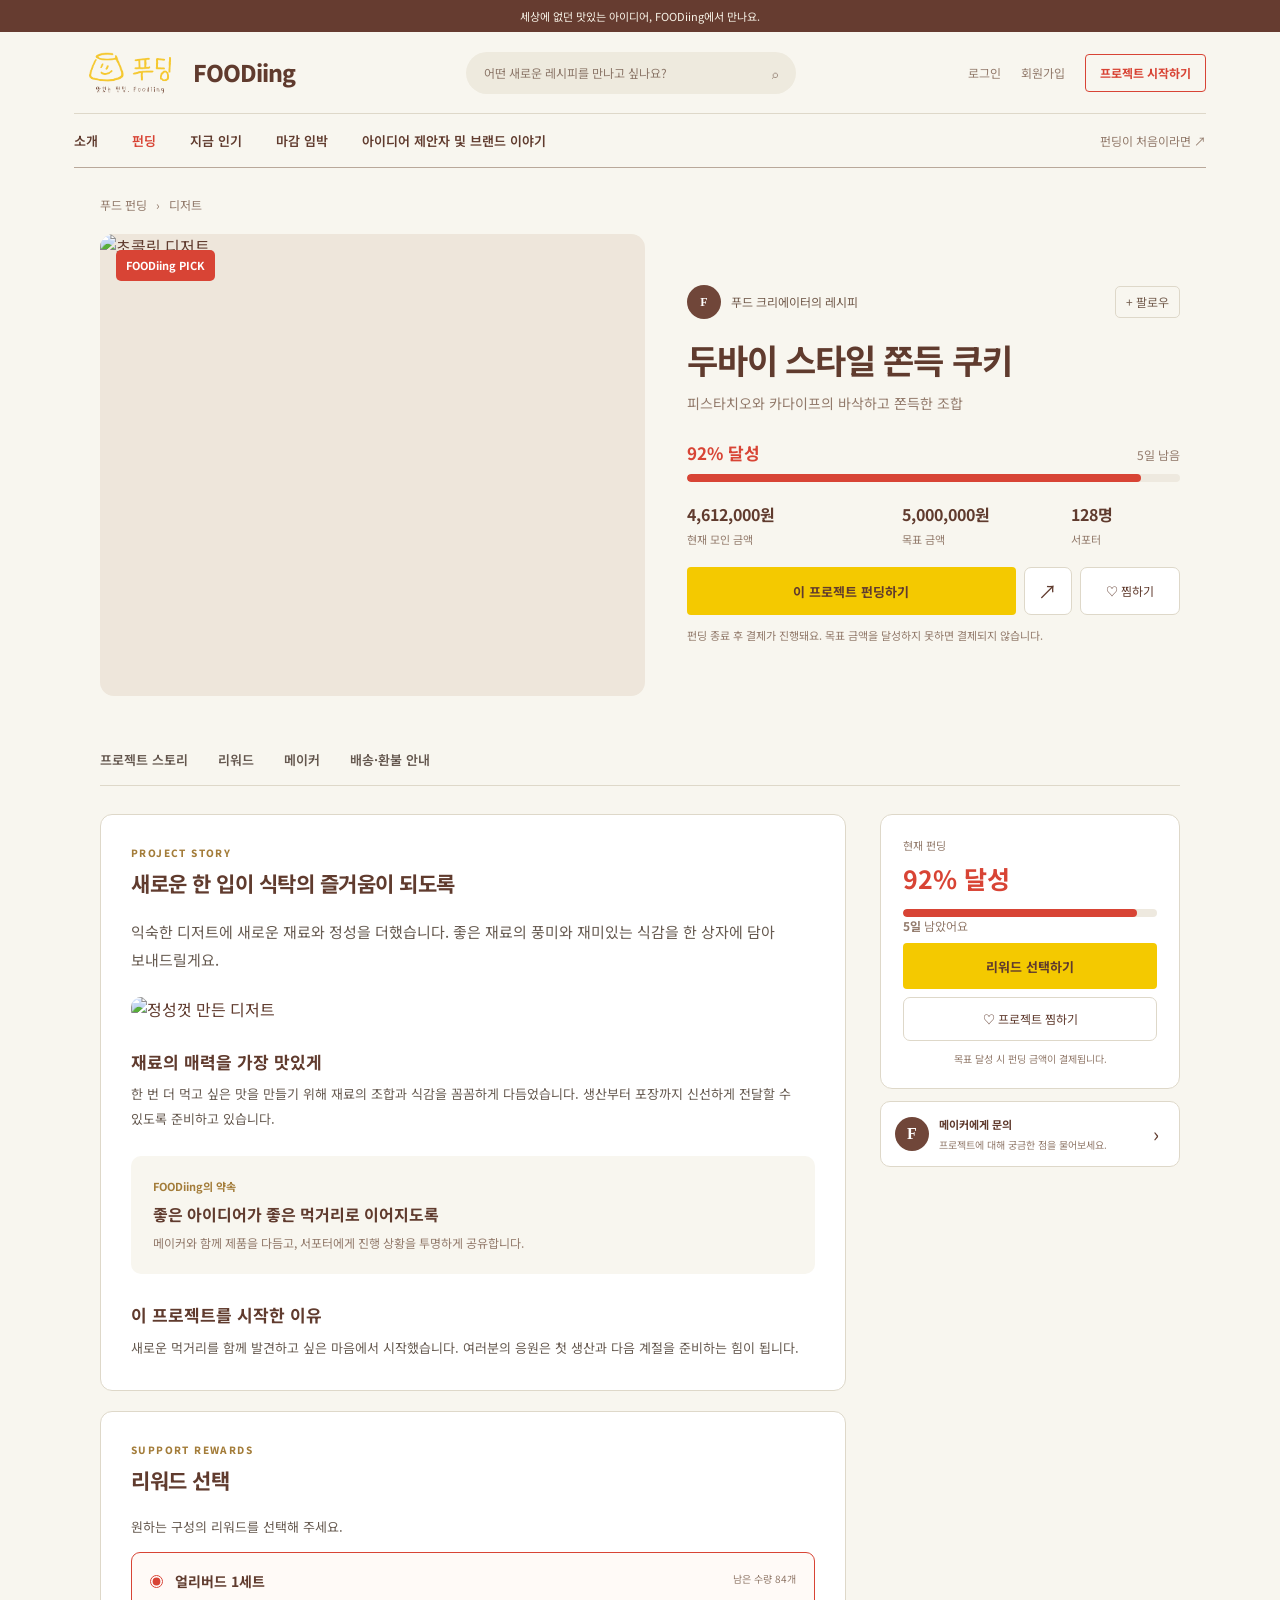
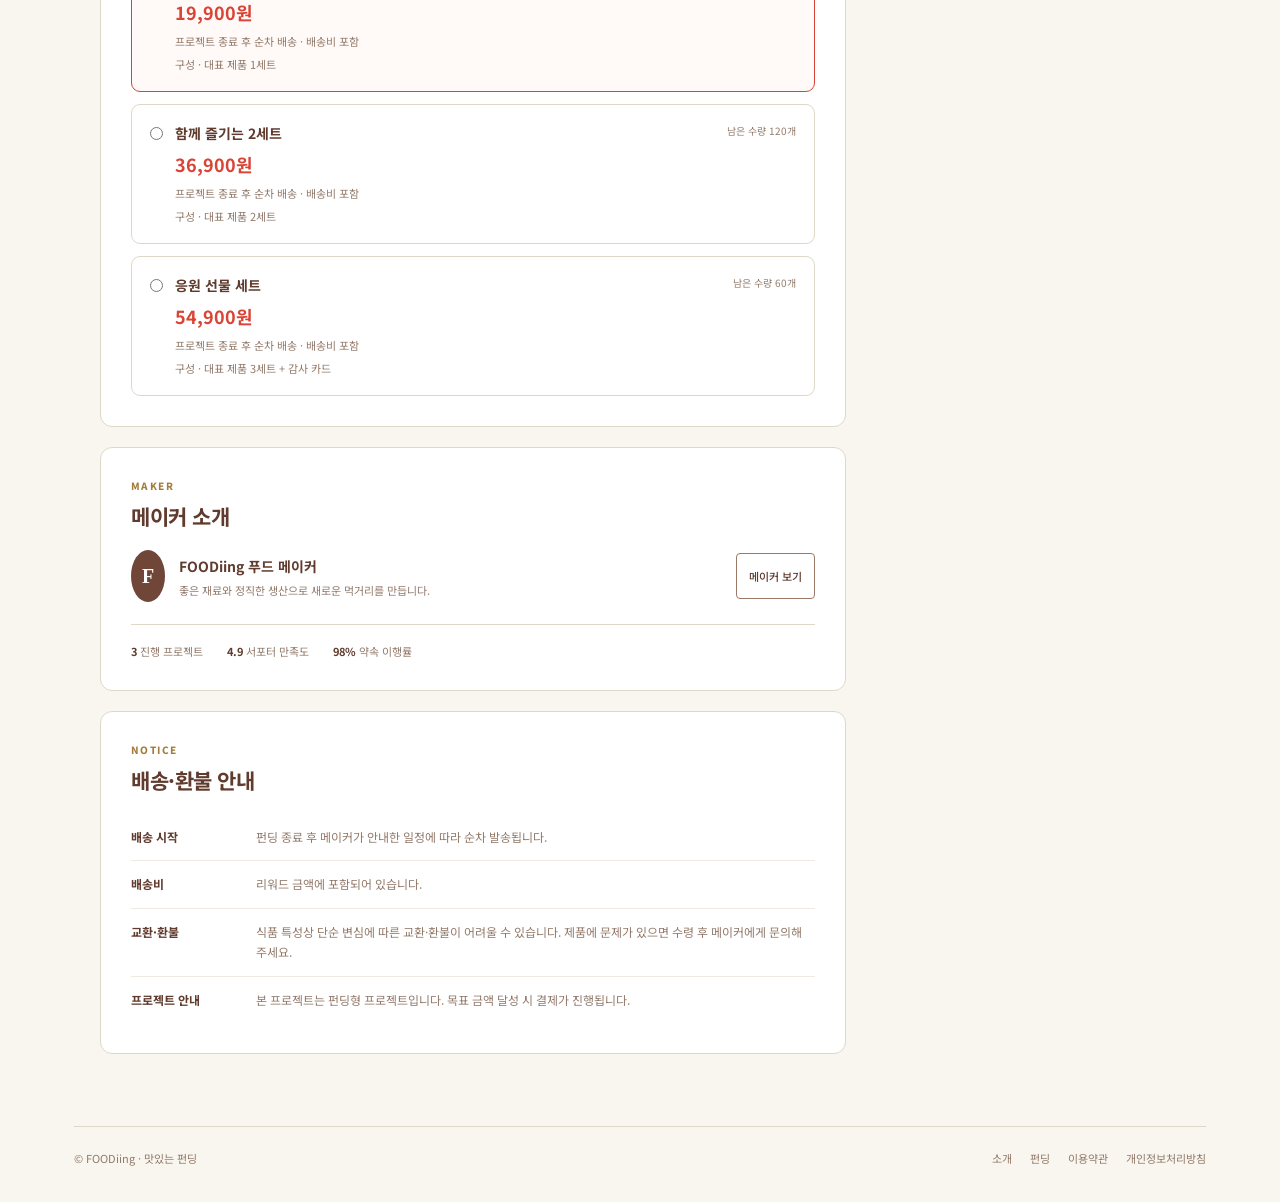
==== funding-detail.html @ c0a2af72 "add detail page" ====
<!doctype html>
<html lang="ko">
<head>
<meta charset="utf-8">
<meta name="viewport" content="width=device-width, initial-scale=1">
<meta name="theme-color" content="#f8f6ef">
<title>프로젝트 상세 | FOODiing</title>
<link rel="preconnect" href="https://fonts.googleapis.com">
<link rel="preconnect" href="https://fonts.gstatic.com" crossorigin>
<link href="https://fonts.googleapis.com/css2?family=Noto+Sans+KR:wght@400;500;600;700;800&display=swap" rel="stylesheet">
<link rel="stylesheet" href="style.css">
</head>
<body>
<div class="announce">세상에 없던 맛있는 아이디어, FOODiing에서 만나요.</div>
<div class="wrap">
<header class="site-header" id="site-header">
  <div class="top">
    <a class="brand" href="index.html"><img src="FOODiing-logo-transparent.png" alt="" width="112" height="56"><span class="brandname">FOODiing</span></a>
    <div class="search" role="search"><span>어떤 새로운 레시피를 만나고 싶나요?</span><span aria-hidden="true">⌕</span></div>
    <div class="actions"><a class="d-only" href="login.html">로그인</a><a class="d-only" href="signup.html">회원가입</a><a class="btn btn-outline" href="project-start.html">프로젝트 시작하기</a><button class="menu-toggle" type="button" aria-expanded="false" aria-controls="site-nav" aria-label="메뉴 열기"><span></span><span></span><span></span></button></div>
  </div>
  <nav class="nav" id="site-nav" aria-label="주요 메뉴">
    <a href="introduction.html">소개</a><a href="funding.html" aria-current="page">펀딩</a><a href="funding.html#projects">지금 인기</a><a href="funding.html#projects">마감 임박</a><a href="introduction.html#story">아이디어 제안자 및 브랜드 이야기</a><a class="nav-aside" href="index.html">펀딩이 처음이라면 ↗</a>
    <div class="nav-extra"><div class="search" role="search"><span>어떤 새로운 레시피를 만나고 싶나요?</span><span aria-hidden="true">⌕</span></div><div class="row"><a class="btn btn-ghost" href="login.html">로그인</a><a class="btn btn-ghost" href="signup.html">회원가입</a></div><a class="btn btn-gold" href="project-start.html">프로젝트 시작하기</a></div>
  </nav>
</header>

<main class="project-detail" id="project-detail">
  <div class="detail-breadcrumb"><a href="funding.html">푸드 펀딩</a><span>›</span><span id="detail-category">디저트</span></div>
  <section class="detail-hero">
    <div class="detail-cover"><img id="detail-image" src="https://images.unsplash.com/photo-1606313564200-e75d5e30476c?auto=format&fit=crop&w=1200&q=90" alt="초콜릿 디저트"><span class="detail-badge" id="detail-badge">FOODiing PICK</span></div>
    <div class="detail-summary">
      <p class="detail-maker"><span class="maker-avatar">F</span><span id="detail-maker">푸드 크리에이터의 레시피</span><span class="maker-follow">+ 팔로우</span></p>
      <h1 id="detail-title">두바이 스타일 쫀득 쿠키</h1>
      <p class="detail-description" id="detail-description">피스타치오와 카다이프의 바삭하고 쫀득한 조합</p>
      <div class="detail-funding"><strong id="detail-funding-text">92% 달성</strong><span id="detail-remaining">5일 남음</span></div>
      <div class="detail-progress"><i id="detail-progress-bar" style="width:92%"></i></div>
      <div class="detail-amounts"><div><strong id="detail-current-amount">4,612,000원</strong><span>현재 모인 금액</span></div><div><strong>5,000,000원</strong><span>목표 금액</span></div><div><strong>128명</strong><span>서포터</span></div></div>
      <div class="detail-cta-row"><button class="btn btn-gold" id="support-button" type="button">이 프로젝트 펀딩하기</button><button class="detail-share" id="share-button" type="button" aria-label="프로젝트 공유">↗</button><button class="detail-like" id="like-button" type="button" aria-pressed="false"><span aria-hidden="true">♡</span> <span id="like-count">찜하기</span></button></div>
      <p class="detail-caption">펀딩 종료 후 결제가 진행돼요. 목표 금액을 달성하지 못하면 결제되지 않습니다.</p>
    </div>
  </section>

  <nav class="detail-tabs" aria-label="프로젝트 상세 메뉴"><a href="#story-section">프로젝트 스토리</a><a href="#reward-section">리워드</a><a href="#maker-section">메이커</a><a href="#shipping-section">배송·환불 안내</a></nav>

  <div class="detail-layout">
    <div class="detail-content">
      <section class="detail-panel" id="story-section">
        <p class="eyebrow">PROJECT STORY</p><h2>새로운 한 입이 식탁의 즐거움이 되도록</h2>
        <p class="story-lead" id="story-lead">익숙한 디저트에 새로운 재료와 정성을 더했습니다. 좋은 재료의 풍미와 재미있는 식감을 한 상자에 담아 보내드릴게요.</p>
        <img class="story-image" id="story-image" src="https://images.unsplash.com/photo-1606313564200-e75d5e30476c?auto=format&fit=crop&w=1200&q=85" alt="정성껏 만든 디저트">
        <h3>재료의 매력을 가장 맛있게</h3><p>한 번 더 먹고 싶은 맛을 만들기 위해 재료의 조합과 식감을 꼼꼼하게 다듬었습니다. 생산부터 포장까지 신선하게 전달할 수 있도록 준비하고 있습니다.</p>
        <div class="story-highlight"><span>FOODiing의 약속</span><strong>좋은 아이디어가 좋은 먹거리로 이어지도록</strong><p>메이커와 함께 제품을 다듬고, 서포터에게 진행 상황을 투명하게 공유합니다.</p></div>
        <h3>이 프로젝트를 시작한 이유</h3><p>새로운 먹거리를 함께 발견하고 싶은 마음에서 시작했습니다. 여러분의 응원은 첫 생산과 다음 계절을 준비하는 힘이 됩니다.</p>
      </section>
      <section class="detail-panel" id="reward-section"><p class="eyebrow">SUPPORT REWARDS</p><h2>리워드 선택</h2><p class="detail-muted">원하는 구성의 리워드를 선택해 주세요.</p>
        <label class="reward-option"><input type="radio" name="reward" value="1" checked><span class="reward-body"><strong>얼리버드 1세트</strong><b>19,900원</b><small>프로젝트 종료 후 순차 배송 · 배송비 포함</small><span>구성 · 대표 제품 1세트</span></span><span class="reward-stock">남은 수량 84개</span></label>
        <label class="reward-option"><input type="radio" name="reward" value="2"><span class="reward-body"><strong>함께 즐기는 2세트</strong><b>36,900원</b><small>프로젝트 종료 후 순차 배송 · 배송비 포함</small><span>구성 · 대표 제품 2세트</span></span><span class="reward-stock">남은 수량 120개</span></label>
        <label class="reward-option"><input type="radio" name="reward" value="3"><span class="reward-body"><strong>응원 선물 세트</strong><b>54,900원</b><small>프로젝트 종료 후 순차 배송 · 배송비 포함</small><span>구성 · 대표 제품 3세트 + 감사 카드</span></span><span class="reward-stock">남은 수량 60개</span></label>
      </section>
      <section class="detail-panel" id="maker-section"><p class="eyebrow">MAKER</p><h2>메이커 소개</h2><div class="maker-profile"><span class="maker-avatar large">F</span><div><strong id="maker-profile-name">FOODiing 푸드 메이커</strong><p>좋은 재료와 정직한 생산으로 새로운 먹거리를 만듭니다.</p></div><button class="btn btn-ghost" type="button">메이커 보기</button></div><div class="maker-stats"><span><b>3</b> 진행 프로젝트</span><span><b>4.9</b> 서포터 만족도</span><span><b>98%</b> 약속 이행률</span></div></section>
      <section class="detail-panel" id="shipping-section"><p class="eyebrow">NOTICE</p><h2>배송·환불 안내</h2><dl class="notice-list"><div><dt>배송 시작</dt><dd>펀딩 종료 후 메이커가 안내한 일정에 따라 순차 발송됩니다.</dd></div><div><dt>배송비</dt><dd>리워드 금액에 포함되어 있습니다.</dd></div><div><dt>교환·환불</dt><dd>식품 특성상 단순 변심에 따른 교환·환불이 어려울 수 있습니다. 제품에 문제가 있으면 수령 후 메이커에게 문의해 주세요.</dd></div><div><dt>프로젝트 안내</dt><dd>본 프로젝트는 펀딩형 프로젝트입니다. 목표 금액 달성 시 결제가 진행됩니다.</dd></div></dl></section>
    </div>
    <aside class="detail-aside"><div class="aside-card"><span class="aside-label">현재 펀딩</span><strong id="aside-funding">92% 달성</strong><div class="detail-progress"><i style="width:92%"></i></div><p><b id="aside-remaining">5일</b> 남았어요</p><button class="btn btn-gold" type="button" data-support>리워드 선택하기</button><button class="detail-like wide" type="button" data-like>♡ 프로젝트 찜하기</button><small>목표 달성 시 펀딩 금액이 결제됩니다.</small></div><div class="aside-maker"><span class="maker-avatar">F</span><span><b>메이커에게 문의</b><small>프로젝트에 대해 궁금한 점을 물어보세요.</small></span><button type="button" aria-label="문의하기">›</button></div></aside>
  </div>
</main>
<footer class="footer"><span>© FOODiing · 맛있는 펀딩</span><nav aria-label="푸터 메뉴"><a href="introduction.html">소개</a><a href="funding.html">펀딩</a><a href="#">이용약관</a><a href="#">개인정보처리방침</a></nav></footer>
</div>
<div class="mobile-funding-bar"><span><b id="mobile-funding">92%</b><small>달성</small></span><button class="btn btn-gold" type="button" data-support>펀딩하기</button></div>
<script src="script.js"></script>
<script>
const project = JSON.parse(sessionStorage.getItem('foodiing-selected-project') || 'null');
if (project) {
  document.title = `${project.title} | FOODiing`;
  document.querySelector('#detail-title').textContent = project.title;
  document.querySelector('#detail-category').textContent = project.category;
  document.querySelector('#detail-badge').textContent = project.badge || project.category;
  document.querySelector('#detail-description').textContent = project.description;
  document.querySelector('#detail-maker').textContent = project.maker;
  document.querySelector('#detail-image').src = project.image;
  document.querySelector('#detail-image').alt = project.imageAlt || project.title;
  document.querySelector('#story-image').src = project.image;
  document.querySelector('#story-image').alt = project.imageAlt || project.title;
  const percent = Number.parseInt(project.progress, 10) || 0;
  document.querySelector('#detail-progress-bar').style.width = `${Math.min(percent, 100)}%`;
  document.querySelectorAll('.detail-aside .detail-progress i').forEach(bar => bar.style.width = `${Math.min(percent, 100)}%`);
  document.querySelector('#detail-funding-text').textContent = project.fundingText;
  document.querySelector('#aside-funding').textContent = project.fundingText;
  document.querySelector('#detail-remaining').textContent = project.remaining;
  document.querySelector('#aside-remaining').textContent = project.remaining.replace(' 남음', '');
  document.querySelector('#mobile-funding').textContent = `${percent}%`;
  document.querySelector('#story-lead').textContent = `${project.description}. ${project.title}을 더 많은 분과 나누기 위해 준비한 FOODiing 프로젝트입니다.`;
}

function supportProject() {
  document.querySelector('#reward-section').scrollIntoView({ behavior: 'smooth', block: 'start' });
}
document.querySelectorAll('[data-support], #support-button').forEach(button => button.addEventListener('click', supportProject));
document.querySelectorAll('[data-like], #like-button').forEach(button => button.addEventListener('click', () => {
  const pressed = button.getAttribute('aria-pressed') === 'true';
  document.querySelectorAll('[data-like], #like-button').forEach(like => {
    like.setAttribute('aria-pressed', String(!pressed));
    like.innerHTML = !pressed ? '♥ 프로젝트 찜했어요' : '♡ 프로젝트 찜하기';
  });
}));
document.querySelector('#share-button').addEventListener('click', async () => {
  try {
    await navigator.clipboard.writeText(window.location.href);
    document.querySelector('#share-button').textContent = '복사됨';
  } catch (error) {
    window.prompt('프로젝트 링크를 복사해 주세요.', window.location.href);
  }
});
</script>
</body>
</html>
---- style.css ----
/* ==========================================================================
   FOODiing — shared stylesheet
   Breakpoints (desktop-first):
     ≤ 1024px  tablet landscape  — tighter hero / spacing
     ≤  900px  tablet            — hamburger nav, stacked hero, 2-col cards
     ≤  640px  mobile            — single-column forms/cards, full-width buttons
     ≤  400px  small mobile      — 1-col cards, smaller type
   ========================================================================== */

:root {
  --paper: #f8f6ef;
  --cream: #eeeade;
  --card: #fffdf8;
  --ink: #603b2e;
  --soft: #775749;
  --muted: #927a6b;
  --red: #d84435;
  --gold: #f4c900;
  --brown: #663c30;
  --line: #ded8c9;
  --line-strong: #b9a89a;

  --radius: 6px;
  --wrap: 1200px;
  --gutter: clamp(18px, 4vw, 34px);
  --section: clamp(40px, 6vw, 64px);
  --h1: clamp(28px, 3.8vw, 40px);
}

/* ---------- Base ---------- */
*, *::before, *::after { box-sizing: border-box; }
html { -webkit-text-size-adjust: 100%; scroll-behavior: smooth; }
body {
  margin: 0;
  min-height: 100vh;
  display: flex;
  flex-direction: column;
  background: var(--paper);
  color: var(--ink);
  font-family: 'Noto Sans KR', system-ui, -apple-system, 'Apple SD Gothic Neo', 'Malgun Gothic', sans-serif;
  line-height: 1.5;
  word-break: keep-all;
  overflow-wrap: break-word;
}
img { display: block; max-width: 100%; }
a { color: inherit; text-decoration: none; }
button, input, select, textarea { font: inherit; color: inherit; }
button { cursor: pointer; }
h1, h2, h3, p { margin: 0; }
:focus-visible { outline: 2px solid var(--red); outline-offset: 2px; }
[hidden] { display: none !important; }

@media (prefers-reduced-motion: reduce) {
  html { scroll-behavior: auto; }
  * { transition: none !important; animation: none !important; }
}

/* ---------- Layout ---------- */
.wrap {
  width: 100%;
  max-width: var(--wrap);
  margin: 0 auto;
  padding: 0 var(--gutter);
  flex: 1;
  display: flex;
  flex-direction: column;
}
main { flex: 1; }
.eyebrow {
  font-size: 11px;
  letter-spacing: .08em;
  color: var(--red);
}

/* ---------- Buttons ---------- */
.btn {
  display: inline-flex;
  align-items: center;
  justify-content: center;
  gap: 8px;
  min-height: 46px;
  padding: 0 22px;
  border: 1px solid transparent;
  border-radius: 4px;
  font-size: 13px;
  font-weight: 700;
  line-height: 1;
  white-space: nowrap;
  transition: filter .2s, background .2s;
}
.btn-gold { background: var(--gold); color: var(--ink); }
.btn-gold:hover { filter: brightness(.96); }
.btn-ghost { background: transparent; border-color: #9c7867; color: var(--ink); font-weight: 500; }
.btn-ghost:hover { background: rgba(96, 59, 46, .06); }
.btn-outline {
  min-height: 38px;
  padding: 0 14px;
  border-color: var(--red);
  color: var(--red);
  font-size: 12px;
  background: transparent;
}
.btn-outline:hover { background: rgba(216, 68, 53, .06); }
.btn-block { width: 100%; min-height: 48px; }

/* ---------- Announce bar ---------- */
.announce {
  min-height: 32px;
  padding: 6px var(--gutter);
  background: var(--brown);
  color: #f8f4e8;
  text-align: center;
  font-size: 11px;
  line-height: 1.5;
  display: grid;
  place-items: center;
}

/* ---------- Header ---------- */
.top {
  height: 82px;
  display: flex;
  align-items: center;
  justify-content: space-between;
  gap: 24px;
  border-bottom: 1px solid var(--line);
}
.brand { display: flex; align-items: center; flex-shrink: 0; }
.brand img { width: auto; height: 56px; object-fit: contain; }
.brandname {
  margin-left: 7px;
  font-size: 23px;
  line-height: 1;
  font-weight: 800;
  letter-spacing: -1px;
  color: var(--ink);
}
.search {
  flex: 0 1 330px;
  min-width: 0;
  display: flex;
  justify-content: space-between;
  gap: 12px;
  padding: 12px 18px;
  border-radius: 24px;
  background: var(--cream);
  color: #8b7668;
  font-size: 12px;
}
.actions {
  display: flex;
  align-items: center;
  gap: 20px;
  flex-shrink: 0;
  font-size: 12px;
  color: var(--muted);
}
.actions > a:not(.btn) { color: inherit; }
.actions > a:not(.btn):hover { color: var(--ink); }

.menu-toggle {
  display: none;
  width: 42px;
  height: 42px;
  padding: 0;
  margin-right: -8px;
  border: 0;
  background: transparent;
  align-items: center;
  justify-content: center;
  flex-direction: column;
  gap: 5px;
}
.menu-toggle span {
  display: block;
  width: 20px;
  height: 2px;
  border-radius: 2px;
  background: var(--ink);
  transition: transform .2s, opacity .2s;
}
.site-header.is-open .menu-toggle span:nth-child(1) { transform: translateY(7px) rotate(45deg); }
.site-header.is-open .menu-toggle span:nth-child(2) { opacity: 0; }
.site-header.is-open .menu-toggle span:nth-child(3) { transform: translateY(-7px) rotate(-45deg); }

.nav {
  height: 54px;
  display: flex;
  align-items: center;
  gap: 34px;
  border-bottom: 1px solid var(--line-strong);
  font-size: 13px;
  font-weight: 600;
}
.nav a:hover { color: var(--red); }
.nav a[aria-current="page"] { color: var(--red); }
.nav .nav-aside { margin-left: auto; color: var(--muted); font-size: 12px; font-weight: 400; }
.nav-extra { display: none; }

/* ---------- Section heading ---------- */
.section-head {
  display: flex;
  justify-content: space-between;
  align-items: flex-end;
  gap: 8px 20px;
  flex-wrap: wrap;
  margin-bottom: 18px;
}
.section-head h2 { font-size: clamp(20px, 2.4vw, 23px); letter-spacing: -1px; margin-bottom: 5px; }
.section-head p { font-size: 12px; color: var(--muted); }
.more { font-size: 12px; white-space: nowrap; }
.more:hover { color: var(--red); }

/* ---------- Page hero (cream block) / page head (plain) ---------- */
.page-hero {
  margin: clamp(22px, 3vw, 38px) 0;
  padding: clamp(28px, 5vw, 64px) clamp(22px, 5vw, 64px);
  background: var(--cream);
  border-radius: 7px;
}
.page-hero h1 { font-size: var(--h1); line-height: 1.4; letter-spacing: -1.8px; margin: 16px 0 14px; }
.page-hero p { font-size: 14px; line-height: 1.9; color: #806658; }

.page-head { padding: clamp(30px, 5vw, 46px) 0 6px; }
.page-head h1 { font-size: var(--h1); letter-spacing: -1.8px; margin: 12px 0 10px; line-height: 1.3; }
.page-head p { font-size: 13px; color: var(--muted); }

/* ---------- Home hero ---------- */
.hero {
  margin: clamp(22px, 3vw, 32px) 0 14px;
  display: grid;
  grid-template-columns: .86fr 1.14fr;
  min-height: 440px;
  border-radius: 7px;
  overflow: hidden;
}
.hero-copy {
  padding: clamp(28px, 4vw, 44px);
  background: var(--cream);
  display: flex;
  flex-direction: column;
  justify-content: center;
}
.hero-copy .eyebrow { display: flex; align-items: center; gap: 12px; flex-wrap: wrap; }
.hero-copy .eyebrow::after { content: ''; width: 29px; height: 1px; background: #d77c67; }
.hero h1 {
  font-size: var(--h1);
  line-height: 1.32;
  letter-spacing: -2.2px;
  font-weight: 800;
  margin: clamp(24px, 4vw, 45px) 0 14px;
}
.hero p { font-size: 14px; line-height: 1.9; color: var(--soft); }
.stats {
  display: flex;
  flex-wrap: wrap;
  align-items: baseline;
  gap: 6px 18px;
  margin-top: clamp(24px, 3vw, 40px);
  font-size: 12px;
  color: var(--soft);
}
.stats strong { font-size: 22px; color: var(--red); }
.hero .btn { align-self: flex-start; margin-top: 20px; }
.hero-photo {
  position: relative;
  min-height: 440px;
  background: #b8895d url('https://images.unsplash.com/photo-1472396961693-142e6e269027?auto=format&fit=crop&w=1400&q=85') center 48% / cover;
}
.hero-photo::after {
  content: '';
  position: absolute;
  inset: 0;
  background: linear-gradient(0deg, #24130b55, transparent 30%);
}
.hero-photo .tag {
  position: absolute;
  left: 20px;
  top: 20px;
  z-index: 1;
  max-width: calc(100% - 40px);
  padding: 8px 13px;
  border-radius: 20px;
  background: #f8f6efeb;
  font-size: 11px;
}
.hero-photo .caption {
  position: absolute;
  left: 18px;
  right: 18px;
  bottom: 17px;
  z-index: 1;
  color: #fff;
  font-size: 12px;
}
.hero-bottom {
  display: flex;
  align-items: center;
  justify-content: space-between;
  gap: 8px 16px;
  flex-wrap: wrap;
  margin: 17px 0 clamp(24px, 4vw, 38px);
  color: #8b7668;
  font-size: 12px;
}
.slider { display: flex; align-items: center; gap: 14px; }
.slider b { color: var(--ink); }

/* ---------- Category filter row ---------- */
.categories {
  display: grid;
  grid-template-columns: minmax(150px, 200px) repeat(6, 1fr);
  align-items: center;
  gap: 13px;
  margin: 30px 0 clamp(32px, 4vw, 49px);
}
.cat-title strong { display: block; font-size: 19px; letter-spacing: -.7px; }
.cat-title span { font-size: 12px; color: var(--muted); }
.cat {
  display: flex;
  flex-direction: column;
  align-items: center;
  gap: 9px;
  padding: 0;
  border: 0;
  background: transparent;
  font-size: 12px;
  color: var(--soft);
}
.cat .icon {
  width: 62px;
  height: 62px;
  display: grid;
  place-items: center;
  border-radius: 50%;
  background: var(--cream);
  font-size: 24px;
  transition: background .2s, transform .2s;
}
.cat:hover .icon, .cat.active .icon { background: var(--gold); transform: translateY(-2px); }
.cat.active { color: var(--red); font-weight: 700; }

/* ---------- Funding cards ---------- */
.cards {
  display: grid;
  grid-template-columns: repeat(4, 1fr);
  gap: 18px;
  margin-bottom: var(--section);
}
.card { min-width: 0; }
.card-img {
  position: relative;
  aspect-ratio: 13 / 10;
  overflow: hidden;
  border-radius: 5px;
  background: var(--cream);
}
.card-img img {
  width: 100%;
  height: 100%;
  object-fit: cover;
  color: transparent; /* hide alt text if an image fails to load */
  transition: transform .4s;
}
.card:hover .card-img img { transform: scale(1.04); }
.card .badge {
  position: absolute;
  top: 12px;
  left: 12px;
  max-width: calc(100% - 24px);
  padding: 6px 9px;
  border-radius: 3px;
  background: #fff9e9;
  font-size: 11px;
}
.card h3 { font-size: 15px; line-height: 1.5; letter-spacing: -.4px; margin: 13px 0 5px; }
.card .desc { font-size: 12px; color: var(--muted); margin-bottom: 12px; }
.progress { height: 3px; background: #e7e0d4; }
.progress i { display: block; height: 100%; background: var(--red); }
.fundrow { display: flex; justify-content: space-between; gap: 8px; margin-top: 9px; font-size: 12px; }
.fundrow strong { color: var(--red); font-size: 14px; }
.empty {
  grid-column: 1 / -1;
  padding: 48px 20px;
  text-align: center;
  font-size: 13px;
  color: var(--muted);
  background: var(--card);
  border-radius: var(--radius);
}

/* ---------- Story banner ---------- */
.story {
  display: flex;
  align-items: center;
  justify-content: space-between;
  gap: 20px 32px;
  margin-bottom: clamp(36px, 5vw, 55px);
  padding: clamp(26px, 4vw, 38px) clamp(24px, 4vw, 42px);
  background: var(--cream);
  border-radius: var(--radius);
}
.story small { font-size: 11px; color: var(--red); }
.story h2 { font-size: clamp(19px, 2.4vw, 23px); letter-spacing: -1px; margin: 9px 0; }
.story p { font-size: 12px; color: #806658; }

/* ---------- Introduction (index) ---------- */
.page-hero .brand-logo {
  margin: clamp(26px, 4vw, 38px) 0 clamp(22px, 3vw, 30px);
  font-size: clamp(42px, 9vw, 88px);
  font-weight: 800;
  line-height: 1;
  letter-spacing: -.04em;
  color: var(--ink);
}
.brand-logo span { color: var(--red); }
.brand-concept {
  display: grid;
  grid-template-columns: repeat(3, 1fr);
  gap: 14px;
  margin-bottom: clamp(22px, 3vw, 30px);
}
.concept-item {
  padding: 20px 22px;
  background: var(--card);
  border: 1px solid #eee8dc;
  border-radius: 5px;
}
.concept-item strong { display: block; margin-bottom: 8px; font-size: 20px; letter-spacing: -.5px; color: var(--red); }
.page-hero .concept-item p { font-size: 13px; line-height: 1.7; color: var(--soft); }

.section { margin-top: var(--section); }
.section h2 { margin: 12px 0; font-size: clamp(24px, 3.2vw, 32px); line-height: 1.4; letter-spacing: -1.5px; }
.section-intro { margin-top: 14px; font-size: 14px; line-height: 1.9; color: var(--muted); }
.page-hero .section-intro { margin-top: 0; color: #806658; }

.value-grid { display: grid; grid-template-columns: repeat(3, 1fr); gap: 16px; margin-top: 28px; }
.value-card { padding: 28px; background: var(--card); border: 1px solid #eee8dc; border-radius: 5px; }
.value-card .number { font-size: 11px; letter-spacing: .08em; color: var(--red); }
.value-card h3 { margin: 12px 0 10px; font-size: 17px; line-height: 1.5; letter-spacing: -.4px; }
.value-card p { font-size: 13px; line-height: 1.8; color: var(--muted); }

.process {
  list-style: none;
  display: grid;
  grid-template-columns: repeat(5, 1fr);
  gap: 28px;
  margin: 28px 0 0;
  padding: 0;
}
.process-item {
  position: relative;
  padding: 24px 12px;
  text-align: center;
  background: var(--cream);
  border-radius: 5px;
}
.process-item span { display: block; font-size: 24px; font-weight: 800; letter-spacing: -.5px; color: var(--red); }
.process-item small { display: block; margin-top: 8px; font-size: 13px; font-weight: 600; color: var(--ink); }
.process-item:not(:last-child)::after {
  content: '→';
  position: absolute;
  top: 50%;
  left: 100%;
  width: 28px;
  transform: translateY(-50%);
  text-align: center;
  font-size: 13px;
  color: var(--muted);
}

.closing {
  margin: var(--section) 0 clamp(40px, 6vw, 64px);
  padding: clamp(40px, 7vw, 76px) clamp(24px, 5vw, 64px);
  text-align: center;
  background: var(--brown);
  color: #fff7ea;
  border-radius: 7px;
}
.closing .eyebrow { color: var(--gold); }
.closing h2 { margin-top: 14px; font-size: clamp(24px, 3.8vw, 38px); line-height: 1.5; letter-spacing: -1.5px; }
.closing h2 span { color: var(--gold); }

/* ---------- Auth (login / signup) ---------- */
.auth {
  display: grid;
  grid-template-columns: 1fr 1fr;
  width: 100%;
  max-width: 940px;
  min-height: 580px;
  margin: clamp(24px, 4vw, 42px) auto var(--section);
  background: var(--card);
  border: 1px solid #eee8dc;
  border-radius: 8px;
  overflow: hidden;
  box-shadow: 0 12px 40px #5635220b;
}
.visual {
  position: relative;
  overflow: hidden;
  padding: 48px;
  display: flex;
  flex-direction: column;
  justify-content: space-between;
  gap: 28px;
  background: var(--cream);
}
.visual::after {
  content: '✳';
  position: absolute;
  right: -24px;
  bottom: -100px;
  font-size: 280px;
  line-height: 1;
  color: #f4c9003d;
}
.visual > * { position: relative; z-index: 1; }
.kicker { font-size: 11px; letter-spacing: .12em; color: var(--red); }
.visual h1 { font-size: clamp(22px, 2.6vw, 32px); line-height: 1.5; letter-spacing: -1.5px; margin-bottom: 12px; }
.visual p { font-size: 13px; line-height: 1.9; color: #806658; }
.visual .motto { font-size: 12px; color: var(--muted); }

.formside {
  padding: 44px clamp(24px, 6vw, 58px);
  display: flex;
  flex-direction: column;
  justify-content: center;
}
.formside h2 { font-size: 25px; letter-spacing: -1px; margin-bottom: 8px; }
.sub { font-size: 12px; color: var(--muted); margin-bottom: 26px; }

/* ---------- Form controls ---------- */
.field { margin-bottom: 16px; }
.field label { display: block; margin-bottom: 7px; font-size: 12px; font-weight: 600; }
.field input, .field select, .field textarea {
  width: 100%;
  min-height: 46px;
  padding: 0 14px;
  border: 1px solid var(--line);
  border-radius: 4px;
  background: #fffefa;
  font-size: 14px;
  outline: none;
}
.field textarea { min-height: 110px; padding: 12px 14px; resize: vertical; line-height: 1.6; }
.field input:focus, .field select:focus, .field textarea:focus {
  border-color: #9a7561;
  box-shadow: 0 0 0 3px var(--cream);
}
.forgot { display: block; margin: -5px 0 18px; text-align: right; font-size: 12px; color: var(--muted); }
.agree {
  display: flex;
  gap: 9px;
  align-items: flex-start;
  margin: 4px 0 18px;
  font-size: 11px;
  line-height: 1.65;
  color: var(--muted);
}
.agree input { margin: 3px 0 0; accent-color: #89664f; flex-shrink: 0; }
.agree a { color: var(--ink); text-decoration: underline; text-underline-offset: 2px; }
.divider {
  display: flex;
  align-items: center;
  gap: 12px;
  margin: 20px 0;
  font-size: 11px;
  color: #ad9a8d;
}
.divider::before, .divider::after { content: ''; flex: 1; height: 1px; background: var(--line); }
.social {
  width: 100%;
  min-height: 44px;
  border: 1px solid var(--line);
  border-radius: 4px;
  background: #fff;
  font-size: 13px;
}
.switch { margin-top: 22px; text-align: center; font-size: 12px; color: var(--muted); }
.switch a { margin-left: 5px; color: var(--red); font-weight: 700; }
.notice { margin-top: 16px; text-align: center; font-size: 11px; line-height: 1.7; color: #a28d7d; }
.message { min-height: 18px; margin-top: 12px; font-size: 12px; color: var(--red); }

/* ---------- Project start ---------- */
.steps { display: grid; grid-template-columns: repeat(3, 1fr); gap: 16px; margin: 0 0 28px; }
.step { padding: 22px; background: var(--card); border: 1px solid #eee8dc; border-radius: 5px; }
.step b { font-size: 11px; color: var(--red); }
.step h2 { font-size: 16px; margin: 8px 0; }
.step p { font-size: 12px; line-height: 1.7; color: var(--muted); }
.panel {
  width: 100%;
  max-width: 760px;
  margin: 0 auto var(--section);
  padding: clamp(24px, 4vw, 34px);
  background: var(--card);
  border: 1px solid #eee8dc;
  border-radius: var(--radius);
}
.panel h2 { font-size: 20px; margin-bottom: 20px; }
.fields { display: grid; grid-template-columns: 1fr 1fr; gap: 0 14px; }
.fields .full { grid-column: 1 / -1; }
.panel .hint { margin-top: 14px; font-size: 11px; line-height: 1.7; color: var(--muted); }

/* ---------- Footer ---------- */
.footer {
  display: flex;
  justify-content: space-between;
  align-items: center;
  flex-wrap: wrap;
  gap: 8px 24px;
  padding: 23px 0 35px;
  border-top: 1px solid var(--line);
  font-size: 11px;
  color: var(--muted);
}
.footer nav { display: flex; flex-wrap: wrap; gap: 6px 18px; }
.footer a:hover { color: var(--ink); }

/* ==========================================================================
   Responsive
   ========================================================================== */

@media (max-width: 1024px) {
  .hero { min-height: 400px; }
  .hero-photo { min-height: 400px; }
  .cards { gap: 14px; }
  .nav { gap: 26px; }
}

@media (max-width: 1024px) {
  .process { gap: 24px; }
  .process-item:not(:last-child)::after { width: 24px; }
}

@media (max-width: 900px) {
  /* header → hamburger */
  .top { height: 66px; gap: 12px; }
  .brand img { height: 48px; }
  .brandname { font-size: 20px; margin-left: 4px; }
  .top > .search { display: none; }
  .actions { gap: 10px; }
  .actions .d-only { display: none; }
  .menu-toggle { display: inline-flex; }

  .nav {
    display: none;
    height: auto;
    flex-direction: column;
    align-items: stretch;
    gap: 0;
    padding-bottom: 4px;
  }
  .site-header.is-open .nav { display: flex; }
  .nav > a {
    padding: 15px 2px;
    border-bottom: 1px solid var(--line);
    font-size: 14px;
  }
  .nav .nav-aside { margin-left: 0; font-size: 13px; border-bottom: 0; }
  .nav-extra { display: grid; gap: 10px; padding: 14px 0 16px; }
  .nav-extra .search { display: flex; flex: none; }
  .nav-extra .row { display: grid; grid-template-columns: 1fr 1fr; gap: 10px; }
  .nav-extra .btn { min-height: 44px; }
  .nav-extra .btn-ghost { border-color: var(--line-strong); }

  /* home hero stacks */
  .hero { grid-template-columns: 1fr; min-height: 0; }
  .hero-photo { min-height: clamp(240px, 45vw, 340px); }

  /* categories: title row + 6 icons */
  .categories { grid-template-columns: repeat(6, 1fr); gap: 18px 6px; }
  .cat-title { grid-column: 1 / -1; }
  .cat .icon { width: 54px; height: 54px; font-size: 22px; }

  .cards { grid-template-columns: repeat(2, 1fr); gap: 24px 14px; }

  /* auth stacks */
  .auth { grid-template-columns: 1fr; min-height: 0; }
  .visual { padding: 28px 26px; gap: 22px; }
  .visual::after { font-size: 190px; bottom: -85px; }
  .formside { padding: 32px 26px 28px; }
}

@media (max-width: 640px) {
  .br-d { display: none; }

  .hero-copy { padding: 28px 22px; }
  .hero h1 { letter-spacing: -1.6px; }
  .hero .btn { align-self: stretch; }
  .hero-bottom { margin-top: 14px; }

  .categories { grid-template-columns: repeat(3, 1fr); gap: 20px 6px; }

  .steps { grid-template-columns: 1fr; gap: 12px; }
  .step { padding: 18px 20px; }

  .brand-concept, .value-grid { grid-template-columns: 1fr; gap: 12px; }
  .concept-item { padding: 18px 20px; }
  .value-card { padding: 22px; }
  .process { grid-template-columns: 1fr; gap: 10px; }
  .process-item { display: flex; align-items: center; gap: 16px; padding: 16px 20px; text-align: left; }
  .process-item small { margin-top: 0; font-size: 14px; }
  .process-item:not(:last-child)::after { display: none; }

  .story { flex-direction: column; align-items: flex-start; }
  .story .btn { align-self: stretch; }

  .fields { grid-template-columns: 1fr; }
  .fields .full { grid-column: auto; }
  .panel .btn { width: 100%; }

  /* ≥16px avoids the iOS Safari focus-zoom */
  .field input, .field select, .field textarea { font-size: 16px; }

  .footer { padding-bottom: 28px; }
}

@media (max-width: 480px) {
  .actions .btn-outline { display: none; } /* available in the menu instead */
  .announce { font-size: 10px; }
  .cards { gap: 22px 12px; }
  .card h3 { font-size: 14px; letter-spacing: -.3px; }
  .card .badge { top: 8px; left: 8px; padding: 5px 7px; font-size: 10px; }
  .fundrow strong { font-size: 13px; }
}

@media (max-width: 359px) {
  .cards { grid-template-columns: 1fr; }
  .card-img { aspect-ratio: 16 / 10; }
  .hero h1 { font-size: 26px; }
}

/* 5-category row + project type label */
.categories { grid-template-columns: minmax(150px, 200px) repeat(5, 1fr); }
.card .project-type { margin: -6px 0 12px; font-size: 11px; color: var(--red); }
@media (max-width: 900px) { .categories { grid-template-columns: repeat(5, 1fr); } }
@media (max-width: 640px) {
  .categories { grid-template-columns: repeat(5, 1fr); gap: 18px 4px; }
  .cat { font-size: 11px; }
  .cat .icon { width: 46px; height: 46px; font-size: 20px; }
}

/* ---------- Signup (2-step) ---------- */
.hidden { display: none !important; }

.signup-steps { list-style: none; display: flex; gap: 8px; margin: 0 0 24px; padding: 0; }
.signup-step {
  flex: 1;
  display: flex;
  align-items: center;
  gap: 8px;
  padding-top: 10px;
  border-top: 3px solid var(--line);
  font-size: 12px;
  color: var(--muted);
  transition: border-color .2s, color .2s;
}
.signup-step span {
  display: grid;
  place-items: center;
  width: 20px;
  height: 20px;
  border-radius: 50%;
  background: var(--cream);
  font-size: 11px;
  font-weight: 700;
}
.signup-step.active { border-top-color: var(--red); color: var(--ink); font-weight: 700; }
.signup-step.active span { background: var(--red); color: #fff; }

.fieldset { min-width: 0; margin: 0 0 16px; padding: 0; border: 0; }
.fieldset legend { padding: 0; margin-bottom: 8px; font-size: 12px; font-weight: 600; }
.optional { font-weight: 400; color: var(--muted); }

.choice-group { display: flex; flex-wrap: wrap; gap: 8px; }
.choice { position: relative; }
.choice input { position: absolute; inset: 0; width: 100%; height: 100%; margin: 0; opacity: 0; cursor: pointer; }
.choice span {
  display: inline-flex;
  align-items: center;
  min-height: 40px;
  padding: 0 16px;
  border: 1px solid var(--line);
  border-radius: 20px;
  background: #fffefa;
  font-size: 13px;
  transition: background .2s, border-color .2s;
}
.choice:hover span { border-color: #9a7561; }
.choice input:checked + span { background: var(--gold); border-color: var(--gold); font-weight: 700; }
.choice input:focus-visible + span { outline: 2px solid var(--red); outline-offset: 2px; }

/* Maker project setup */
.maker-hero { padding-bottom: 18px; }
.maker-form { max-width: 820px; margin: 0 auto 64px; }
.page-hero.maker-hero { max-width: 820px; margin: clamp(22px, 3vw, 38px) auto 0; border-radius: 7px 7px 0 0; }
.maker-hero + .maker-form { margin-top: 0; border-top: 0; border-radius: 0 0 var(--radius) var(--radius); }
.maker-section { padding: 26px 0; border-bottom: 1px solid var(--line); }
.maker-section:first-child { padding-top: 0; }
.maker-section h2 { margin: 0 0 18px; font-size: 18px; }
.required { color: var(--red); font-size: 11px; font-weight: 700; }
.optional { color: var(--muted); font-size: 11px; font-weight: 500; }
.info-box { display: flex; align-items: flex-start; gap: 12px; padding: 15px; margin-bottom: 14px; border-radius: 10px; background: #f8f6ef; }
.info-icon { display: grid; place-items: center; flex: 0 0 20px; height: 20px; border: 1px solid #a58a70; border-radius: 50%; color: #806658; font-size: 12px; font-weight: 700; }
.info-box strong { font-size: 13px; }
.info-box p { margin: 4px 0 0; color: var(--muted); font-size: 12px; }
.maker-notes { display: grid; gap: 7px; margin: 0 0 22px; padding-left: 20px; color: #665a50; font-size: 12px; line-height: 1.7; }
.maker-notes a, .guide-link { color: #8e4e20; text-decoration: underline; text-underline-offset: 2px; font-weight: 700; }
.amount-field { max-width: 360px; }
.amount-input { display: flex; align-items: center; gap: 12px; }
.amount-input input { flex: 1; }
.amount-input > span { font-size: 14px; }
.amount-preview { margin: 5px 0 0; text-align: right; color: var(--muted); font-size: 12px; }
.country-row { display: flex; align-items: center; gap: 10px; }
.country-row select { flex: 1; }
.flag { font-size: 20px; }
.country-change { color: #806658; font-size: 12px; }
.upload-control { display: flex !important; align-items: center; justify-content: space-between; gap: 12px; min-height: 48px; padding: 10px 14px; border: 1px dashed #c8b9a8; border-radius: 8px; cursor: pointer; }
.upload-control span { color: var(--muted); font-weight: 400; }
.upload-control strong { color: #75513b; }
.visually-hidden { position: absolute; width: 1px; height: 1px; padding: 0; margin: -1px; overflow: hidden; clip: rect(0, 0, 0, 0); white-space: nowrap; border: 0; }
.field-help { margin: -2px 0 10px; color: var(--muted); font-size: 12px; line-height: 1.7; }
.guide-link { display: inline-block; margin: -8px 0 12px; font-size: 12px; }
.check-card, .shipping-card { display: flex; align-items: flex-start; gap: 12px; padding: 15px; border: 1px solid #e3d9ce; border-radius: 10px; cursor: pointer; }
.check-card input, .shipping-card input { flex: 0 0 auto; margin: 3px 0 0; accent-color: var(--red); }
.check-card span, .shipping-card span { display: grid; gap: 6px; }
.check-card strong, .shipping-card strong { font-size: 13px; }
.check-card small, .shipping-card small { color: var(--muted); font-size: 12px; line-height: 1.6; }
.shipping-options { display: grid; grid-template-columns: 1fr 1fr; gap: 10px; }
.shipping-card:has(input:checked) { border-color: var(--gold); background: #fffaf0; }
.maker-submit { padding-top: 24px; text-align: center; }
.maker-submit .btn { min-width: 220px; }
.maker-submit .hint { color: var(--muted); font-size: 11px; }
@media (max-width: 700px) {
  .maker-form { padding: 22px 18px; }
  .shipping-options { grid-template-columns: 1fr; }
}

/* Ingredient costing and suggested funding target */
.ingredient-row { display: grid; grid-template-columns: 1.2fr .8fr .6fr 1fr 35px; gap: 7px; margin-bottom: 10px; }
.ingredient-row input, .ingredient-row select { box-sizing: border-box; width: 100%; min-width: 0; height: 44px; padding: 0 9px; border: 1px solid #e5e2dc; border-radius: 8px; background: #fff; font: inherit; }
.remove-ingredient { border: 0; border-radius: 8px; background: #f8f1ed; color: #cc342f; font-size: 20px; cursor: pointer; }
#add-ingredient { margin-top: 5px; }
.cost-result { margin-top: 25px; padding: 22px; border-radius: 13px; background: #f8f6ef; }
.cost-result-header { display: flex; align-items: center; justify-content: space-between; gap: 10px; margin-bottom: 20px; }
.cost-result-header span { color: #8a7130; font-size: 12px; }
.cost-line { display: flex; justify-content: space-between; gap: 10px; padding: 10px 0; border-bottom: 1px solid #e8e3d9; font-size: 14px; }
.cost-line strong { text-align: right; font-variant-numeric: tabular-nums; }
.cost-line.total { margin-top: 8px; font-weight: 800; }
.recommended-goal { margin-top: 18px; padding: 18px; border-radius: 10px; background: #673b2e; color: #fff; }
.recommended-goal span, .recommended-goal small { display: block; }
.recommended-goal strong { display: block; margin: 12px 0; color: #f1c40a; font-size: 27px; }
.recommended-goal small { color: #eee0d9; line-height: 1.6; }
@media (max-width: 600px) {
  .ingredient-row { grid-template-columns: 1fr 1fr; }
  .remove-ingredient { height: 40px; }
}

/* Funding campaign detail */
.card-clickable { cursor: pointer; }
.card-clickable:focus-visible { outline: 3px solid var(--gold); outline-offset: 5px; border-radius: 12px; }
.project-detail { max-width: 1120px; margin: 0 auto; padding: 28px 20px 72px; }
.detail-breadcrumb { display: flex; gap: 9px; margin-bottom: 20px; color: var(--muted); font-size: 12px; }
.detail-breadcrumb a { color: inherit; text-decoration: none; }
.detail-hero { display: grid; grid-template-columns: 1.05fr .95fr; gap: 42px; align-items: center; }
.detail-cover { position: relative; overflow: hidden; aspect-ratio: 1.18; border-radius: 14px; background: #eee6db; }
.detail-cover img { width: 100%; height: 100%; object-fit: cover; }
.detail-badge { position: absolute; top: 16px; left: 16px; padding: 7px 10px; border-radius: 5px; background: var(--red); color: #fff; font-size: 11px; font-weight: 700; }
.detail-maker { display: flex; align-items: center; gap: 10px; margin: 0 0 18px; color: #725b4c; font-size: 12px; }
.maker-avatar { display: grid; place-items: center; flex: 0 0 34px; height: 34px; border-radius: 50%; background: #704639; color: #fff; font-family: Georgia, serif; font-weight: 700; }
.maker-avatar.large { width: 52px; height: 52px; font-size: 20px; }
.maker-follow { margin-left: auto; padding: 6px 10px; border: 1px solid var(--line); border-radius: 5px; }
.detail-summary h1 { margin: 0 0 10px; font-size: clamp(25px, 3vw, 34px); line-height: 1.35; letter-spacing: -1.2px; }
.detail-description { margin: 0 0 26px; color: var(--muted); font-size: 14px; }
.detail-funding { display: flex; justify-content: space-between; align-items: baseline; margin-bottom: 8px; }
.detail-funding strong { color: var(--red); font-size: 17px; }
.detail-funding span { color: var(--muted); font-size: 12px; }
.detail-progress { height: 8px; overflow: hidden; border-radius: 99px; background: #eee9df; }
.detail-progress i { display: block; height: 100%; border-radius: inherit; background: var(--red); }
.detail-amounts { display: grid; grid-template-columns: 1.3fr 1fr .7fr; gap: 12px; padding: 20px 0; }
.detail-amounts div { display: grid; gap: 5px; }
.detail-amounts strong { font-size: 16px; font-variant-numeric: tabular-nums; }
.detail-amounts span { color: var(--muted); font-size: 11px; }
.detail-cta-row { display: grid; grid-template-columns: 1fr 48px 100px; gap: 8px; }
.detail-cta-row .btn { min-height: 48px; }
.detail-share, .detail-like { border: 1px solid var(--line); border-radius: 7px; background: #fff; color: var(--ink); cursor: pointer; }
.detail-share { font-size: 19px; }
.detail-like { font-size: 12px; }
.detail-like[aria-pressed="true"] { color: var(--red); border-color: #e7b7ad; }
.detail-caption { margin: 12px 0 0; color: var(--muted); font-size: 11px; line-height: 1.6; }
.detail-tabs { position: sticky; z-index: 3; top: 0; display: flex; gap: 30px; margin: 38px 0 28px; padding: 16px 0; border-bottom: 1px solid var(--line); background: #f8f6efed; }
.detail-tabs a { color: #64574e; font-size: 13px; font-weight: 600; text-decoration: none; }
.detail-tabs a:hover { color: var(--red); }
.detail-layout { display: grid; grid-template-columns: minmax(0, 1fr) 300px; gap: 34px; align-items: start; }
.detail-content { display: grid; gap: 20px; }
.detail-panel { scroll-margin-top: 72px; padding: 30px; border: 1px solid var(--line); border-radius: 12px; background: #fff; }
.detail-panel .eyebrow { margin: 0 0 8px; color: #a37c39; font-size: 10px; font-weight: 800; letter-spacing: 1.4px; }
.detail-panel h2 { margin: 0 0 18px; font-size: 21px; letter-spacing: -.5px; }
.detail-panel h3 { margin: 28px 0 8px; font-size: 17px; }
.detail-panel > p:not(.eyebrow) { color: #665a50; font-size: 13px; line-height: 1.9; }
.detail-panel .story-lead { font-size: 15px !important; }
.story-image { display: block; width: 100%; max-height: 520px; margin: 22px 0; border-radius: 10px; object-fit: cover; }
.story-highlight { display: grid; gap: 8px; margin: 24px 0; padding: 22px; border-radius: 10px; background: #f8f6ef; }
.story-highlight span { color: #a37c39; font-size: 11px; font-weight: 700; }
.story-highlight strong { font-size: 16px; }
.story-highlight p { margin: 0; color: var(--muted); font-size: 12px; }
.detail-muted { color: var(--muted); font-size: 12px; }
.reward-option { display: flex; align-items: flex-start; gap: 12px; margin-top: 12px; padding: 18px; border: 1px solid var(--line); border-radius: 9px; cursor: pointer; }
.reward-option:has(input:checked) { border-color: var(--red); background: #fffaf7; }
.reward-option input { margin: 4px 0 0; accent-color: var(--red); }
.reward-body { display: grid; flex: 1; gap: 7px; }
.reward-body strong { font-size: 14px; }
.reward-body b { color: var(--red); font-size: 18px; }
.reward-body small, .reward-body > span { color: var(--muted); font-size: 11px; }
.reward-stock { color: var(--muted); font-size: 10px; white-space: nowrap; }
.maker-profile { display: flex; align-items: center; gap: 14px; }
.maker-profile div { flex: 1; }
.maker-profile strong { font-size: 14px; }
.maker-profile p { margin: 5px 0 0; color: var(--muted); font-size: 11px; }
.maker-profile .btn { padding: 9px 12px; font-size: 11px; }
.maker-stats { display: flex; gap: 24px; margin-top: 22px; padding-top: 18px; border-top: 1px solid var(--line); color: var(--muted); font-size: 11px; }
.maker-stats b { color: var(--ink); }
.notice-list { margin: 0; }
.notice-list div { display: grid; grid-template-columns: 110px 1fr; gap: 15px; padding: 13px 0; border-bottom: 1px solid #eee9e1; font-size: 12px; line-height: 1.7; }
.notice-list div:last-child { border: 0; }
.notice-list dt { font-weight: 700; }
.notice-list dd { margin: 0; color: var(--muted); }
.detail-aside { position: sticky; top: 76px; display: grid; gap: 12px; }
.aside-card { padding: 22px; border: 1px solid var(--line); border-radius: 12px; background: #fff; }
.aside-label { display: block; margin-bottom: 6px; color: var(--muted); font-size: 11px; }
.aside-card > strong { display: block; margin-bottom: 12px; color: var(--red); font-size: 25px; }
.aside-card > p { color: var(--muted); font-size: 12px; }
.aside-card .btn { width: 100%; margin: 8px 0; }
.detail-like.wide { width: 100%; padding: 12px; }
.aside-card > small { display: block; margin-top: 10px; color: var(--muted); font-size: 10px; text-align: center; }
.aside-maker { display: flex; align-items: center; gap: 10px; padding: 14px; border: 1px solid var(--line); border-radius: 10px; background: #fff; }
.aside-maker > span:nth-child(2) { display: grid; flex: 1; gap: 4px; }
.aside-maker b { font-size: 11px; }
.aside-maker small { color: var(--muted); font-size: 10px; }
.aside-maker button { border: 0; background: transparent; font-size: 20px; }
.mobile-funding-bar { display: none; }
@media (max-width: 850px) {
  .detail-hero { grid-template-columns: 1fr 1fr; gap: 24px; }
  .detail-layout { grid-template-columns: minmax(0, 1fr) 260px; gap: 18px; }
  .detail-panel { padding: 22px; }
}
@media (max-width: 680px) {
  .project-detail { padding: 18px 16px 95px; }
  .detail-hero, .detail-layout { grid-template-columns: 1fr; }
  .detail-hero { gap: 20px; }
  .detail-cover { aspect-ratio: 1.15; }
  .detail-summary h1 { font-size: 25px; }
  .detail-aside { display: none; }
  .detail-tabs { top: 0; gap: 0; justify-content: space-between; margin: 28px 0 18px; padding: 14px 0; }
  .detail-tabs a { font-size: 10px; }
  .detail-panel { padding: 20px 16px; }
  .detail-panel h2 { font-size: 19px; }
  .detail-cta-row { grid-template-columns: 1fr 44px; }
  .detail-cta-row .detail-like { grid-column: 1 / -1; padding: 12px; }
  .reward-option { padding: 14px 10px; }
  .reward-stock { font-size: 9px; }
  .mobile-funding-bar { position: fixed; z-index: 5; right: 0; bottom: 0; left: 0; display: flex; align-items: center; justify-content: space-between; padding: 10px 16px calc(10px + env(safe-area-inset-bottom)); border-top: 1px solid var(--line); background: #fff; box-shadow: 0 -4px 18px #0000000c; }
  .mobile-funding-bar > span { display: grid; color: var(--red); font-size: 16px; font-weight: 800; }
  .mobile-funding-bar small { color: var(--muted); font-size: 10px; font-weight: 400; }
  .mobile-funding-bar .btn { min-width: 190px; }
  .maker-profile { flex-wrap: wrap; }
  .maker-profile .btn { margin-left: 66px; }
  .maker-stats { justify-content: space-between; gap: 8px; }
}

.btn-row { display: grid; grid-template-columns: 1fr 2fr; gap: 10px; margin-top: 6px; }
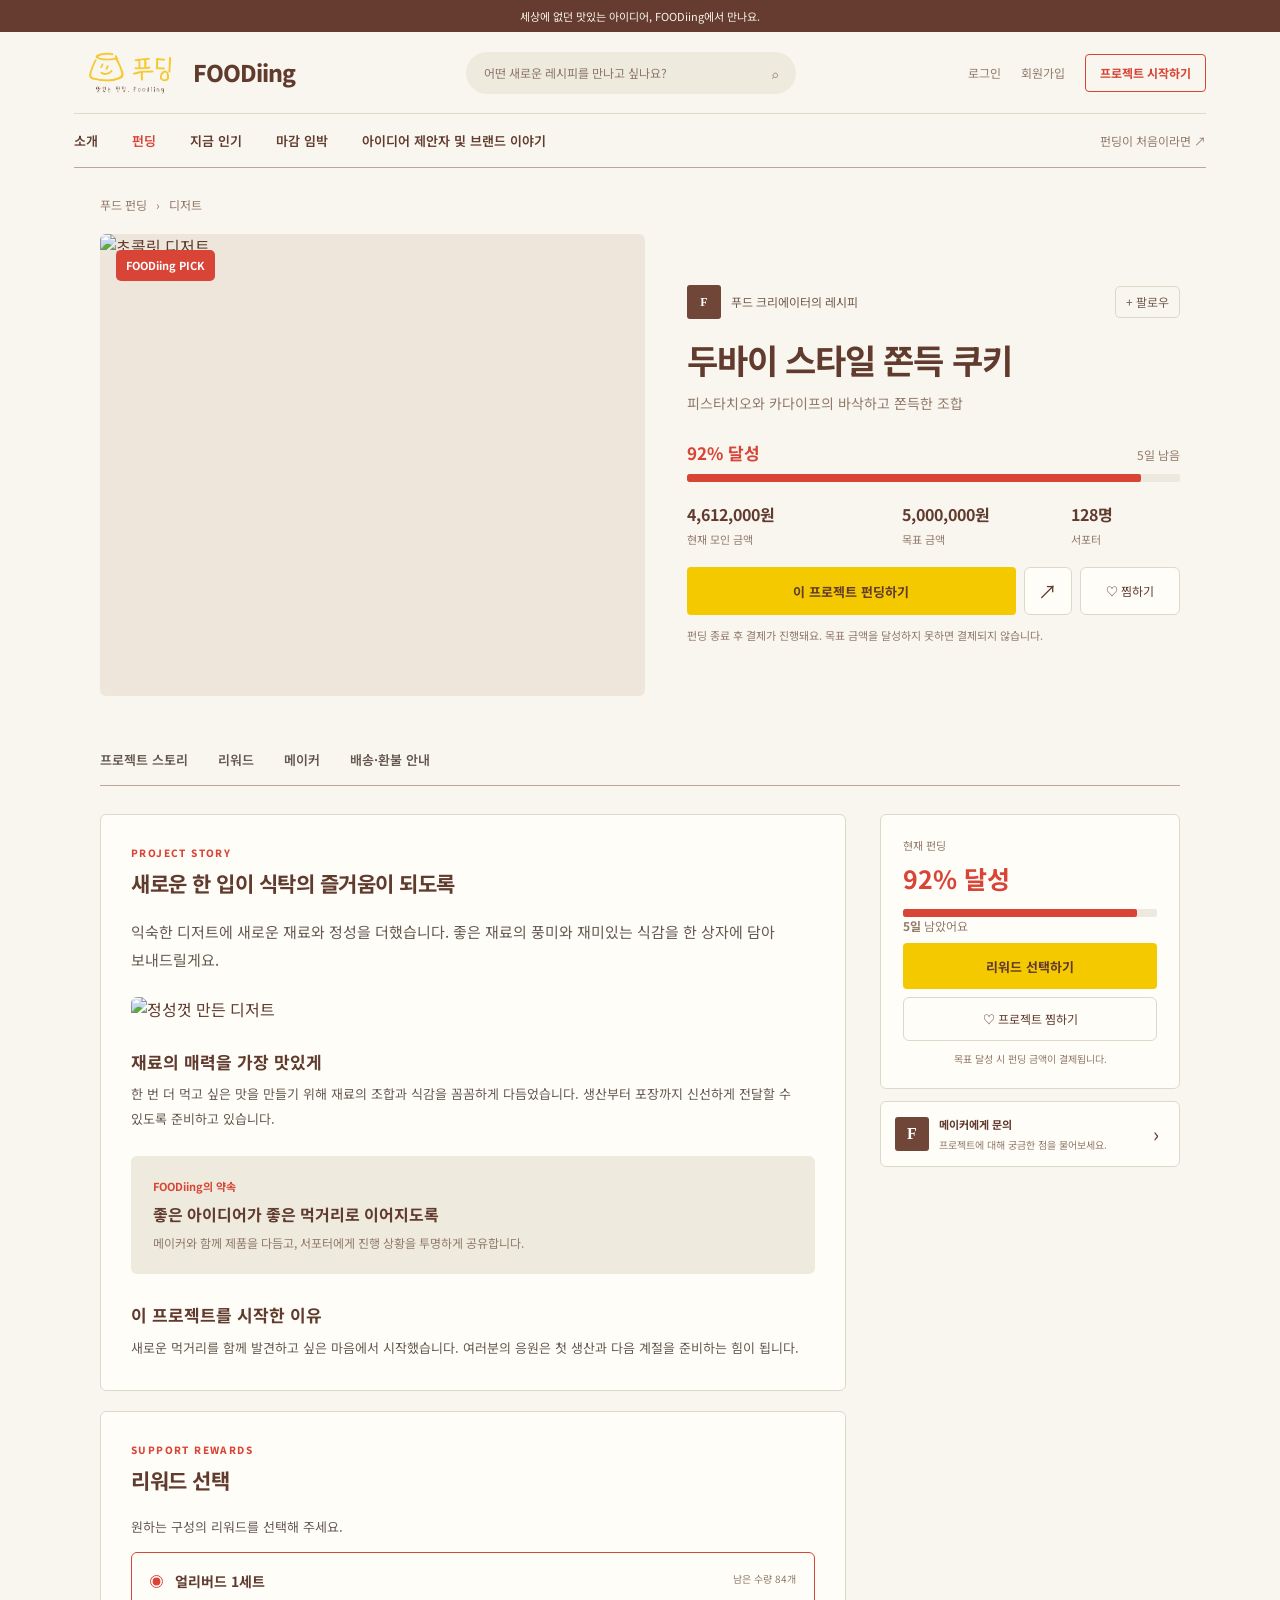
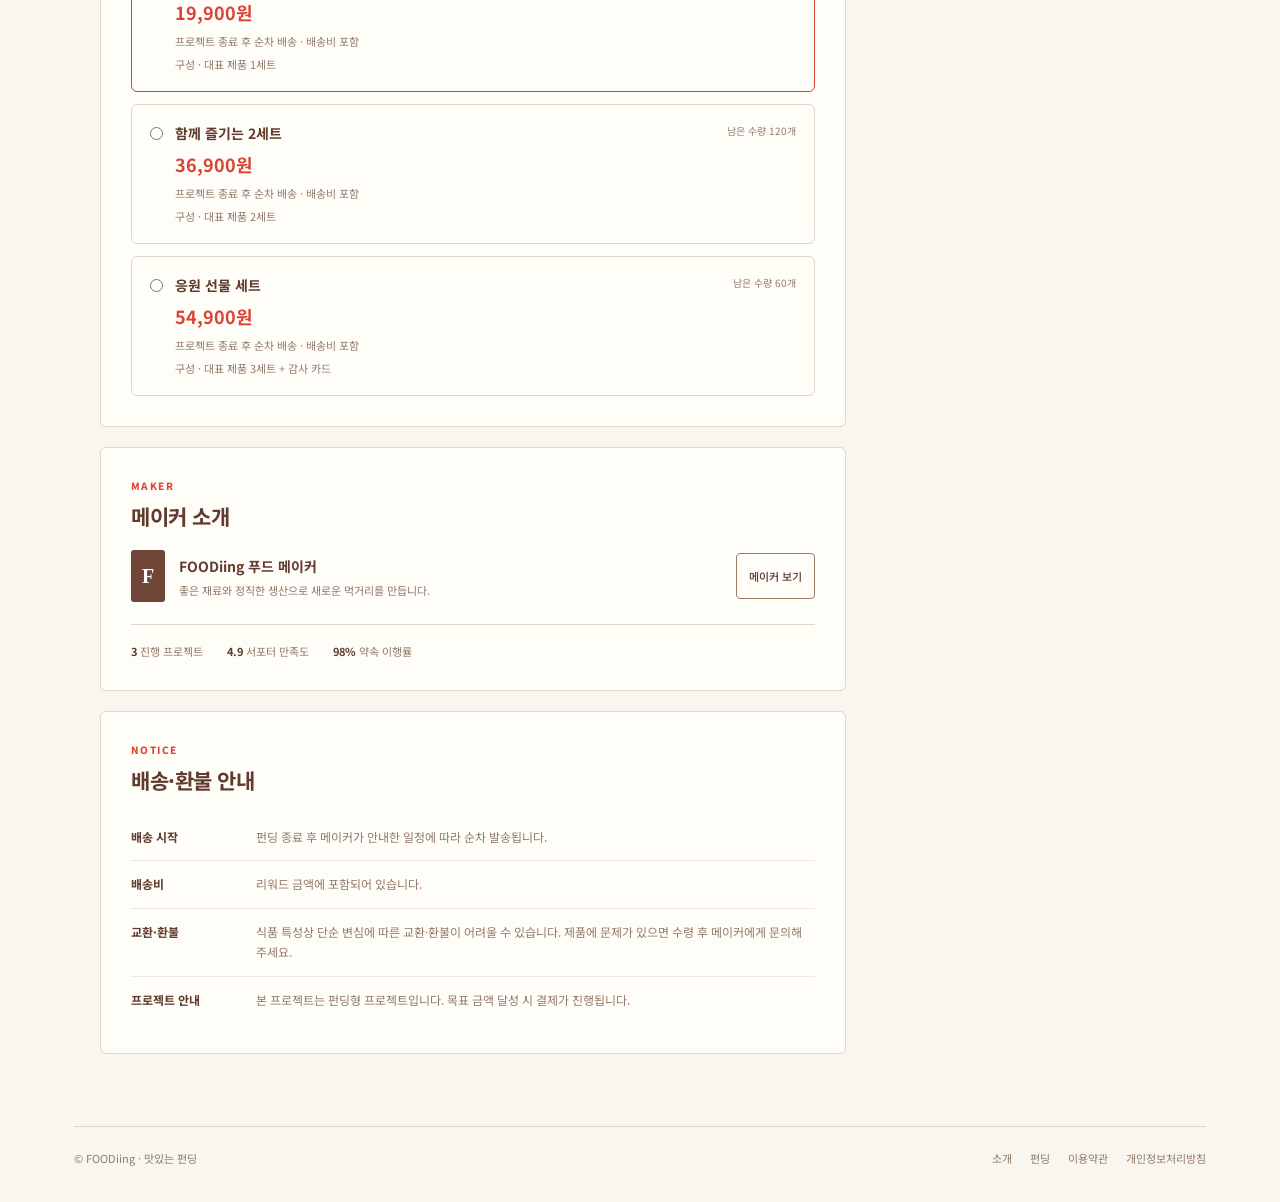
==== commit 52ebb4f6: "demo test flow" ====
--- a/funding-detail.html
+++ b/funding-detail.html
@@ -92,6 +92,68 @@
   document.querySelector('#story-lead').textContent = `${project.description}. ${project.title}을 더 많은 분과 나누기 위해 준비한 FOODiing 프로젝트입니다.`;
 }
 
+// Maker-created demo projects use the same public detail page with locally saved content.
+const makerDemo = new URLSearchParams(window.location.search).get('makerProject') === '1'
+  ? JSON.parse(localStorage.getItem('foodiing-project-maker') || 'null') : null;
+const makerDetail = makerDemo ? JSON.parse(localStorage.getItem('foodiing-project-detail') || 'null') : null;
+if (makerDemo && makerDetail) {
+  document.title = `${makerDetail.title || makerDemo.productName} | FOODiing`;
+  document.querySelector('#detail-title').textContent = makerDetail.title || makerDemo.productName;
+  document.querySelector('#detail-category').textContent = makerDemo.mainCategory || '푸드';
+  document.querySelector('#detail-badge').textContent = makerDemo.mainCategory || 'NEW PROJECT';
+  document.querySelector('#detail-description').textContent = makerDetail.subtitle || makerDetail.description || '';
+  document.querySelector('#detail-maker').textContent = makerDemo.representative || 'FOODiing 메이커';
+  document.querySelector('#maker-profile-name').textContent = makerDemo.representative || 'FOODiing 푸드 메이커';
+  if (makerDetail.images && makerDetail.images.main) {
+    document.querySelector('#detail-image').src = makerDetail.images.main;
+    document.querySelector('#story-image').src = makerDetail.images.main;
+  }
+  document.querySelector('#detail-image').alt = makerDetail.title || makerDemo.productName;
+  document.querySelector('#story-lead').textContent = makerDetail.description || makerDetail.story || makerDetail.subtitle || '';
+  startLiveFunding(makerDemo, makerDetail);
+}
+
+function startLiveFunding(maker, detail) {
+  const won = v => `${Math.round(v).toLocaleString('ko-KR')}원`;
+  const goal = Math.round(maker.goalAmount) || 5000000;
+  const price = Math.round(maker.costs && maker.costs.sellingPrice) || 19900;
+  const rewards = [price, Math.round(price * 1.9 / 100) * 100, Math.round(price * 2.7 / 100) * 100];
+  document.querySelectorAll('.reward-body b').forEach((el, i) => el.textContent = won(rewards[i]));
+  document.querySelectorAll('.detail-amounts strong')[1].textContent = won(goal);
+  const h3 = document.querySelectorAll('#story-section h3');
+  if (detail.difference) h3[0].nextElementSibling.textContent = detail.difference;
+  if (detail.story) h3[1].nextElementSibling.textContent = detail.story;
+  const notice = document.querySelector('.notice-list');
+  [['제품 구성', detail.composition], ['보관·섭취', detail.storage], ['알레르기', detail.caution]].reverse().forEach(([k, v]) => {
+    if (!v) return;
+    const row = document.createElement('div'), dt = document.createElement('dt'), dd = document.createElement('dd');
+    dt.textContent = k; dd.textContent = v; row.append(dt, dd); notice.prepend(row);
+  });
+  const text = (id, v) => document.querySelector(id).textContent = v;
+  const bars = document.querySelectorAll('#detail-progress-bar, .detail-aside .detail-progress i');
+  const render = (pct) => {
+    const amount = pct >= 100 ? goal : Math.round(goal * pct / 100 / 100) * 100;
+    const label = `${Math.floor(pct)}% 달성`;
+    bars.forEach(bar => { bar.style.transition = 'width .6s ease'; bar.style.width = `${pct}%`; });
+    text('#detail-funding-text', label); text('#aside-funding', label); text('#mobile-funding', `${Math.floor(pct)}%`);
+    text('#detail-current-amount', won(amount));
+    document.querySelectorAll('.detail-amounts strong')[2].textContent = `${Math.max(1, Math.round(amount / (price * 1.4))).toLocaleString('ko-KR')}명`;
+  };
+  text('#detail-remaining', '실시간 펀딩 진행 중'); text('#aside-remaining', '진행 중');
+  let pct = 0; render(0);
+  const timer = setInterval(() => {
+    pct = Math.min(100, pct + 2 + Math.random() * 4);
+    render(pct);
+    if (pct < 100) return;
+    clearInterval(timer);
+    text('#detail-remaining', '목표 달성'); text('#aside-remaining', '목표 달성');
+    localStorage.setItem('foodiing-funding-done', '1');
+    foodiingToast('펀딩이 100% 달성했습니다.');
+    setTimeout(() => foodiingToast('프로젝트 미팅 협의 페이지로 이동합니다.', '다음 단계'), 2200);
+    setTimeout(() => { location.href = 'project-meeting.html'; }, 4500);
+  }, 900);
+}
+
 function supportProject() {
   document.querySelector('#reward-section').scrollIntoView({ behavior: 'smooth', block: 'start' });
 }
--- a/style.css
+++ b/style.css
@@ -820,6 +820,10 @@
 .upload-control strong { color: #75513b; }
 .visually-hidden { position: absolute; width: 1px; height: 1px; padding: 0; margin: -1px; overflow: hidden; clip: rect(0, 0, 0, 0); white-space: nowrap; border: 0; }
 .field-help { margin: -2px 0 10px; color: var(--muted); font-size: 12px; line-height: 1.7; }
+.notice-box { margin-top: 18px; padding: 18px 20px; border: 1px solid #ead9c6; border-radius: 10px; background: #fffaf2; }
+.notice-title { display: flex; align-items: center; gap: 9px; color: #634332; font-size: 13px; }
+.notice-icon { display: grid; place-items: center; flex: 0 0 20px; height: 20px; border-radius: 50%; background: #9a5138; color: #fff; font-size: 12px; font-weight: 800; }
+.notice-box ul { display: grid; gap: 7px; margin: 13px 0 0; padding-left: 18px; color: #705f52; font-size: 11px; line-height: 1.7; }
 .guide-link { display: inline-block; margin: -8px 0 12px; font-size: 12px; }
 .check-card, .shipping-card { display: flex; align-items: flex-start; gap: 12px; padding: 15px; border: 1px solid #e3d9ce; border-radius: 10px; cursor: pointer; }
 .check-card input, .shipping-card input { flex: 0 0 auto; margin: 3px 0 0; accent-color: var(--red); }
@@ -831,6 +835,20 @@
 .maker-submit { padding-top: 24px; text-align: center; }
 .maker-submit .btn { min-width: 220px; }
 .maker-submit .hint { color: var(--muted); font-size: 11px; }
+.maker-product-info { display: grid; gap: 8px; padding: 16px; border-radius: 9px; background: #f8f6ef; font-size: 12px; line-height: 1.6; }
+.maker-product-info div { display: flex; justify-content: space-between; gap: 12px; }
+.maker-product-info strong { text-align: right; }
+.image-upload-box { padding: 24px 16px; border: 1px dashed #cfc5b8; border-radius: 10px; background: #fcfbf8; text-align: center; }
+.image-upload-box > strong { font-size: 13px; }
+.image-upload-box p { margin: 7px 0 10px; color: var(--muted); font-size: 11px; line-height: 1.6; }
+.image-upload-box input { display: block; max-width: 100%; margin: 0 auto; font-size: 12px; }
+.image-preview-list { display: grid; grid-template-columns: repeat(3, minmax(0, 1fr)); gap: 10px; margin-top: 12px; }
+.preview-item { position: relative; overflow: hidden; aspect-ratio: 1; border-radius: 9px; background: #f3f0e9; }
+.preview-item img { width: 100%; height: 100%; object-fit: cover; }
+.preview-item button { position: absolute; top: 6px; right: 6px; display: grid; place-items: center; width: 28px; height: 28px; border: 0; border-radius: 50%; background: #000a; color: #fff; cursor: pointer; }
+.detail-actions { display: flex; justify-content: space-between; gap: 12px; margin: 28px 0 10px; }
+.detail-actions > a, .detail-actions > button { min-height: 48px; padding: 0 22px; border-radius: 8px; display: inline-flex; align-items: center; justify-content: center; font-size: 13px; font-weight: 700; text-decoration: none; cursor: pointer; }
+.project-detail-form > .hint { text-align: center; }
 @media (max-width: 700px) {
   .maker-form { padding: 22px 18px; }
   .shipping-options { grid-template-columns: 1fr; }
@@ -844,6 +862,8 @@
 .cost-result { margin-top: 25px; padding: 22px; border-radius: 13px; background: #f8f6ef; }
 .cost-result-header { display: flex; align-items: center; justify-content: space-between; gap: 10px; margin-bottom: 20px; }
 .cost-result-header span { color: #8a7130; font-size: 12px; }
+.result-item { display: flex; justify-content: space-between; gap: 10px; padding: 13px 0; border-top: 1px solid #e8e3d9; border-bottom: 1px solid #e8e3d9; font-size: 14px; }
+.result-item strong { color: #673b2e; font-variant-numeric: tabular-nums; }
 .cost-line { display: flex; justify-content: space-between; gap: 10px; padding: 10px 0; border-bottom: 1px solid #e8e3d9; font-size: 14px; }
 .cost-line strong { text-align: right; font-variant-numeric: tabular-nums; }
 .cost-line.total { margin-top: 8px; font-weight: 800; }
@@ -854,6 +874,8 @@
 @media (max-width: 600px) {
   .ingredient-row { grid-template-columns: 1fr 1fr; }
   .remove-ingredient { height: 40px; }
+  .image-preview-list { grid-template-columns: repeat(2, minmax(0, 1fr)); }
+  .detail-actions > a, .detail-actions > button { flex: 1; padding: 0 12px; }
 }
 
 /* Funding campaign detail */
@@ -969,3 +991,56 @@
 }
 
 .btn-row { display: grid; grid-template-columns: 1fr 2fr; gap: 10px; margin-top: 6px; }
+
+/* ===== Design unification (maker flow, detail, meeting) — flat, site palette ===== */
+.info-box, .notice-box, .check-card, .shipping-card, .upload-control, .maker-product-info,
+.image-upload-box, .preview-item, .cost-result, .recommended-goal, .detail-cover, .detail-panel,
+.story-image, .story-highlight, .reward-option, .aside-card, .aside-maker, .detail-share, .detail-like,
+.ingredient-row input, .ingredient-row select, .remove-ingredient, .detail-actions > a, .detail-actions > button,
+.demo-card, .meeting-form input, .meeting-form textarea, .demo-caution { border-radius: var(--radius) !important; }
+.maker-avatar, .preview-item button, .info-icon, .notice-icon { border-radius: 3px !important; }
+.detail-progress, .demo-track { border-radius: 2px !important; }
+.demo-track i { border-radius: 0 !important; }
+.info-box, .maker-product-info, .cost-result, .story-highlight, .image-upload-box { background: var(--cream); }
+.notice-box, .demo-caution { background: var(--card); border: 1px solid var(--line); color: var(--soft); }
+.check-card, .shipping-card, .upload-control, .image-upload-box, .reward-option, .detail-panel, .aside-card, .aside-maker,
+.demo-card, .detail-share, .detail-like { border-color: var(--line); background: var(--card); }
+.shipping-card:has(input:checked), .reward-option:has(input:checked) { border-color: var(--red); background: var(--card); }
+.ingredient-row input, .ingredient-row select, .meeting-form input, .meeting-form textarea { border-color: var(--line-strong); background: var(--card); color: var(--ink); }
+.remove-ingredient { background: var(--cream); color: var(--red); }
+.recommended-goal { background: var(--brown); } .recommended-goal strong { color: var(--gold); }
+.result-item { border-color: var(--line); } .result-item strong, .upload-control strong { color: var(--ink); }
+.cost-result-header span, .detail-panel .eyebrow, .story-highlight span, .demo-step { color: var(--red); }
+.detail-tabs { background: var(--paper); border-color: var(--line-strong); }
+.maker-notes a, .guide-link { color: var(--red); }
+.sample-bar { display: flex; align-items: center; justify-content: space-between; gap: 12px; padding: 12px 14px; margin-bottom: 8px; border: 1px dashed var(--line-strong); border-radius: var(--radius); font-size: 12px; color: var(--soft); }
+.sample-bar .btn { min-height: 36px; padding: 0 14px; }
+
+/* meeting page */
+.demo-wrap { max-width: 820px; margin: 34px auto 70px; padding: 0 var(--gutter); }
+.demo-head h1 { margin: 8px 0; font-size: var(--h1); letter-spacing: -1.5px; }
+.demo-head p { font-size: 13px; color: var(--muted); }
+.demo-card { padding: 28px; margin-top: 16px; border: 1px solid var(--line); }
+.demo-card h2 { margin: 6px 0 10px; font-size: 19px; }
+.demo-card p { color: var(--muted); font-size: 13px; line-height: 1.7; }
+.demo-step { display: block; font-size: 11px; font-weight: 800; letter-spacing: 1.2px; }
+.demo-product { display: flex; align-items: center; gap: 16px; }
+.demo-product img { width: 88px; height: 88px; object-fit: cover; border-radius: var(--radius); background: var(--cream); }
+.date-grid { display: grid; grid-template-columns: repeat(3, 1fr); gap: 10px; }
+.meeting-form { display: grid; gap: 16px; margin-top: 18px; }
+.meeting-form label { display: grid; gap: 7px; font-size: 12px; font-weight: 700; }
+.meeting-form input, .meeting-form textarea { width: 100%; padding: 12px; border: 1px solid; font: inherit; font-weight: 400; }
+.meeting-form textarea { min-height: 120px; resize: vertical; }
+.demo-caution { padding: 14px; font-size: 12px; line-height: 1.7; }
+.wait-box { display: flex; align-items: center; gap: 14px; }
+.spinner { width: 22px; height: 22px; border: 3px solid var(--line); border-top-color: var(--red); border-radius: 50%; animation: spin .9s linear infinite; }
+@keyframes spin { to { transform: rotate(360deg); } }
+.confirm-date { display: block; margin: 10px 0; padding: 18px; background: var(--brown); color: var(--gold); font-size: 20px; border-radius: var(--radius); }
+@media (max-width: 600px) { .date-grid { grid-template-columns: 1fr; } .demo-card { padding: 20px; } }
+
+/* toast */
+#toast-box { position: fixed; z-index: 50; top: 16px; right: 16px; display: grid; gap: 8px; width: min(340px, calc(100vw - 32px)); }
+.toast { display: grid; gap: 4px; padding: 14px 16px; border-left: 4px solid var(--gold); border-radius: var(--radius); background: var(--brown); color: #fff; box-shadow: 0 6px 20px #0003; animation: toast-in .3s ease; transition: opacity .4s; }
+.toast b { color: var(--gold); font-size: 11px; letter-spacing: .5px; } .toast span { font-size: 13px; line-height: 1.5; }
+.toast.out { opacity: 0; }
+@keyframes toast-in { from { transform: translateY(-8px); opacity: 0; } }
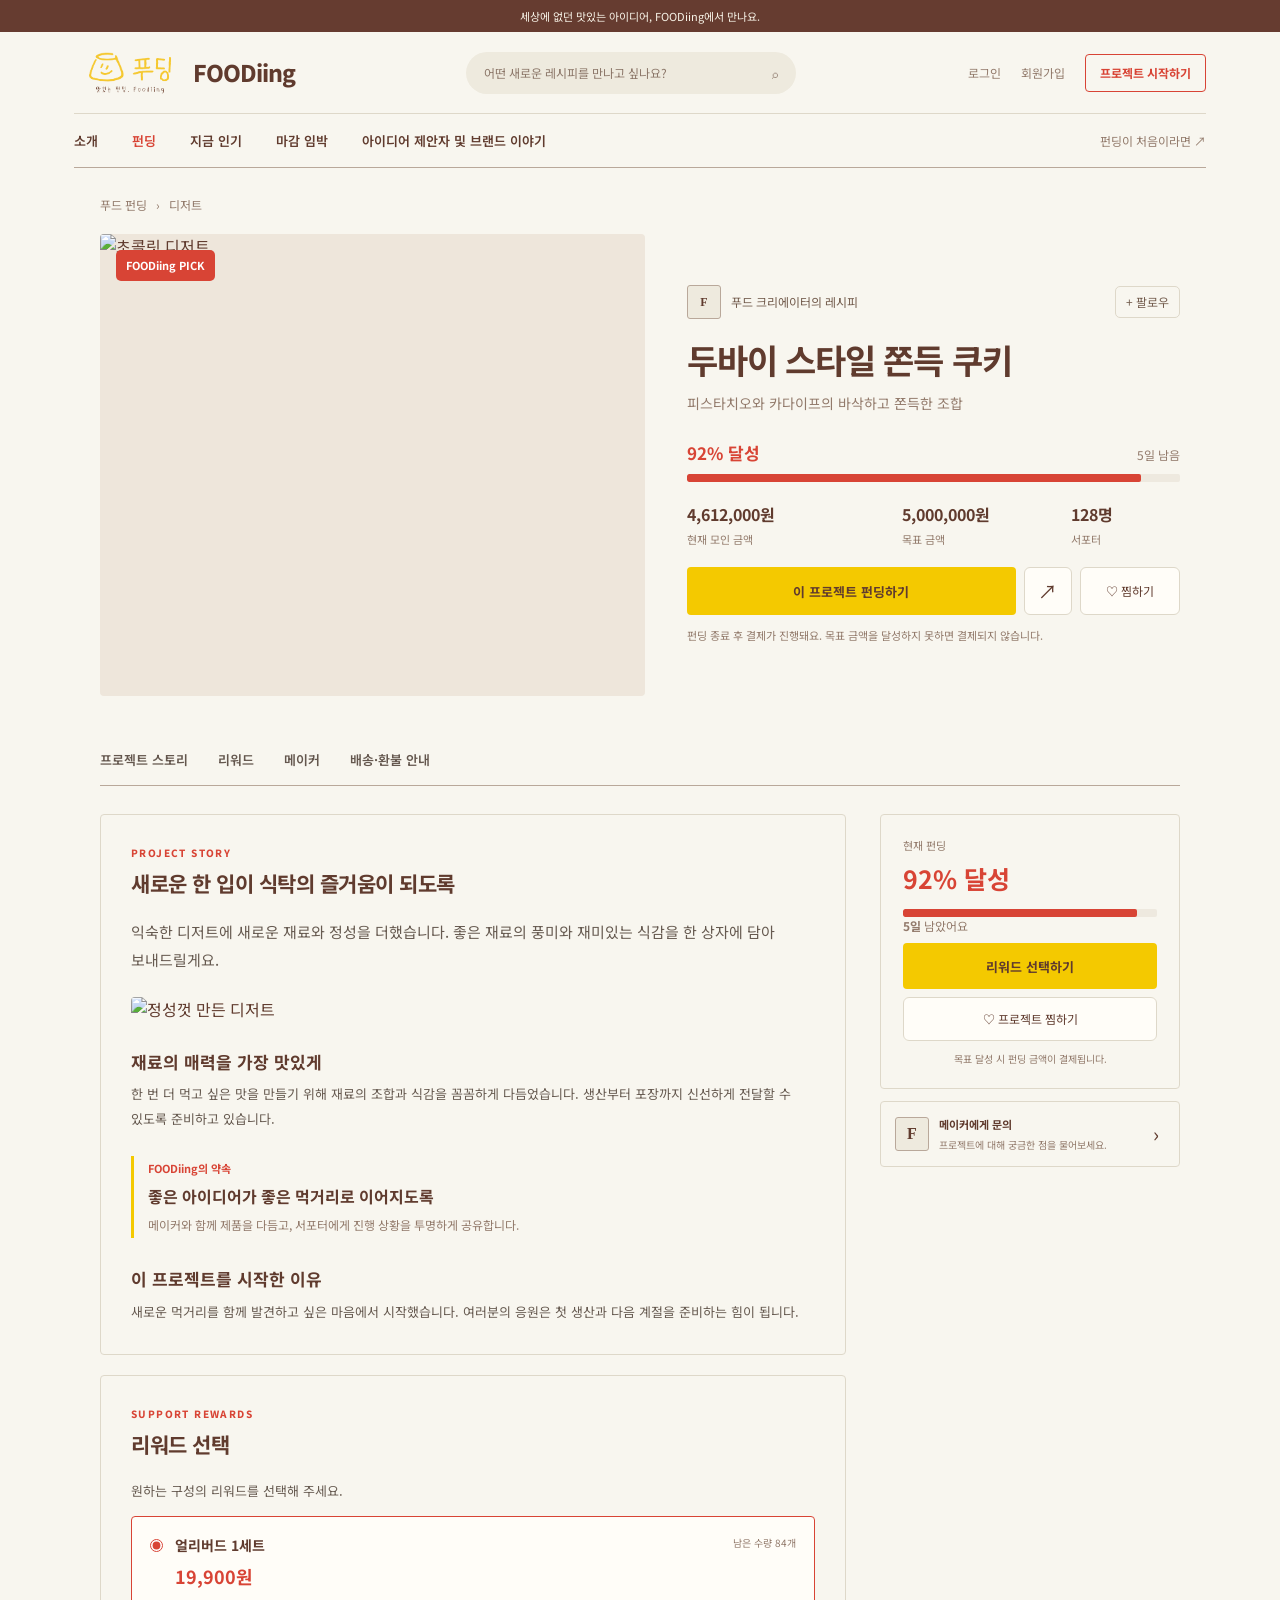
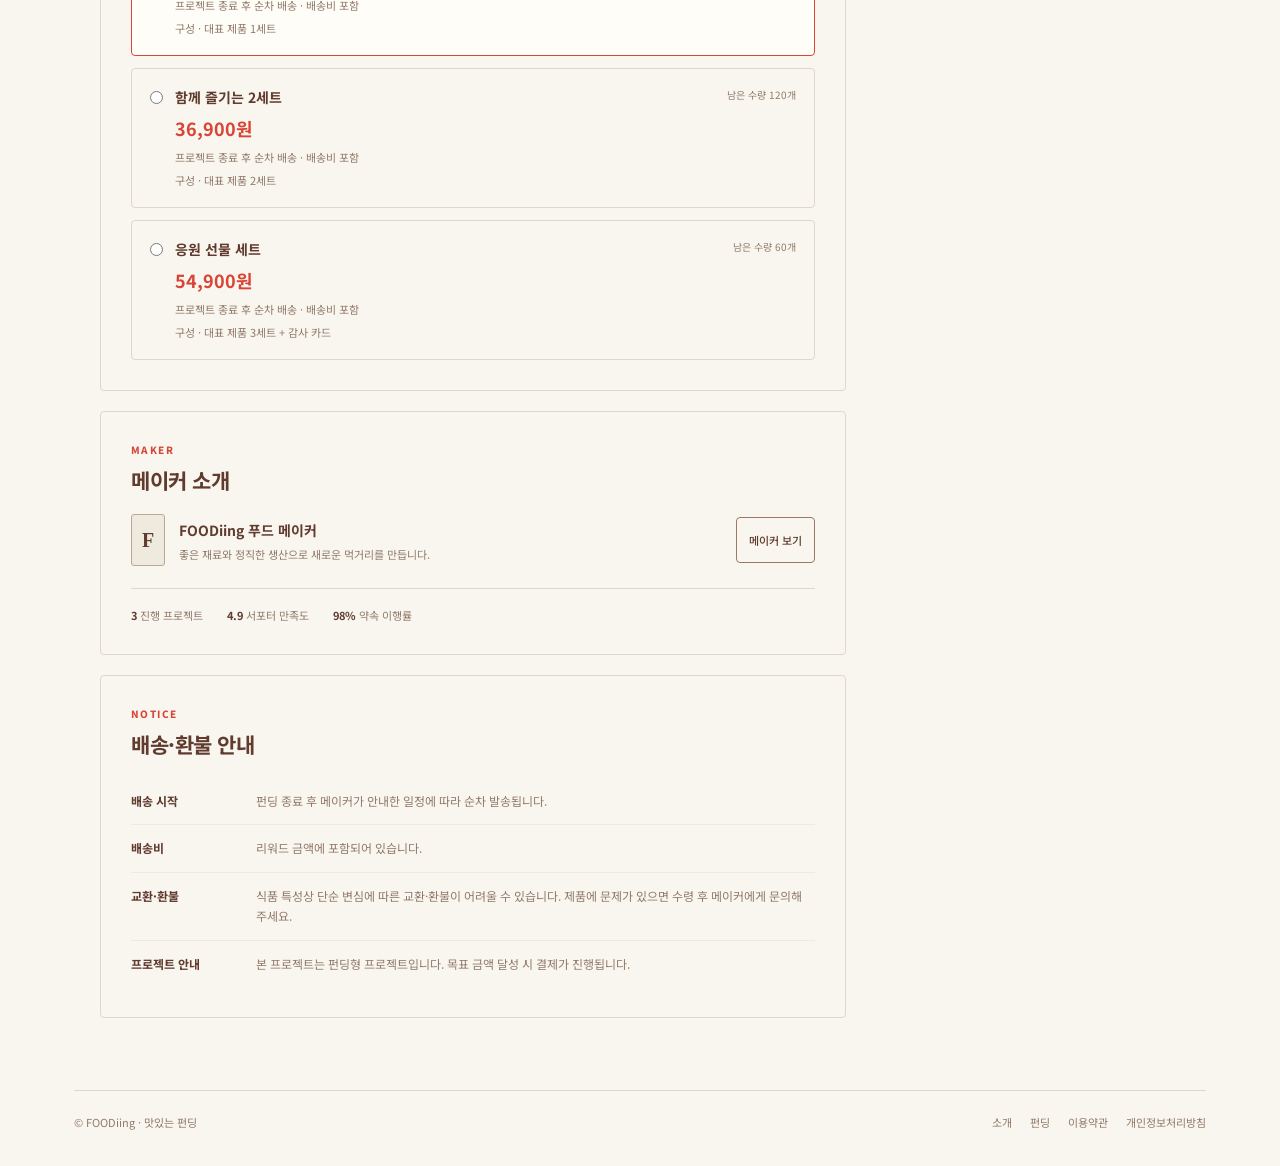
==== commit 52c9bc15: "design change" ====
--- a/funding-detail.html
+++ b/funding-detail.html
@@ -134,7 +134,7 @@
   const render = (pct) => {
     const amount = pct >= 100 ? goal : Math.round(goal * pct / 100 / 100) * 100;
     const label = `${Math.floor(pct)}% 달성`;
-    bars.forEach(bar => { bar.style.transition = 'width .6s ease'; bar.style.width = `${pct}%`; });
+    bars.forEach(bar => { bar.style.transition = 'width .25s linear'; bar.style.width = `${pct}%`; });
     text('#detail-funding-text', label); text('#aside-funding', label); text('#mobile-funding', `${Math.floor(pct)}%`);
     text('#detail-current-amount', won(amount));
     document.querySelectorAll('.detail-amounts strong')[2].textContent = `${Math.max(1, Math.round(amount / (price * 1.4))).toLocaleString('ko-KR')}명`;
@@ -142,16 +142,16 @@
   text('#detail-remaining', '실시간 펀딩 진행 중'); text('#aside-remaining', '진행 중');
   let pct = 0; render(0);
   const timer = setInterval(() => {
-    pct = Math.min(100, pct + 2 + Math.random() * 4);
+    pct = Math.min(100, pct + 2 + Math.random() * 3.5);
     render(pct);
     if (pct < 100) return;
     clearInterval(timer);
     text('#detail-remaining', '목표 달성'); text('#aside-remaining', '목표 달성');
     localStorage.setItem('foodiing-funding-done', '1');
     foodiingToast('펀딩이 100% 달성했습니다.');
-    setTimeout(() => foodiingToast('프로젝트 미팅 협의 페이지로 이동합니다.', '다음 단계'), 2200);
-    setTimeout(() => { location.href = 'project-meeting.html'; }, 4500);
-  }, 900);
+    setTimeout(() => foodiingToast('프로젝트 미팅 협의 페이지로 이동합니다.', '다음 단계'), 1500);
+    setTimeout(() => { location.href = 'project-meeting.html'; }, 3500);
+  }, 250);
 }
 
 function supportProject() {
--- a/style.css
+++ b/style.css
@@ -1044,3 +1044,26 @@
 .toast b { color: var(--gold); font-size: 11px; letter-spacing: .5px; } .toast span { font-size: 13px; line-height: 1.5; }
 .toast.out { opacity: 0; }
 @keyframes toast-in { from { transform: translateY(-8px); opacity: 0; } }
+
+/* ===== Design pass 2: flatter, fewer filled boxes ===== */
+.hero-photo { background-image: url('https://images.unsplash.com/photo-1606313564200-e75d5e30476c?auto=format&fit=crop&w=1400&q=85'); background-position: center; }
+.hero-photo .tag { border-radius: 2px; }
+.choice span { border-radius: 4px; }
+.ingredient-row input, .ingredient-row select { height: 46px; padding: 0 14px; border: 1px solid var(--line); border-radius: 4px !important; background: #fffefa; color: var(--ink); font: inherit; font-size: 14px; outline: none; }
+.ingredient-row input:focus, .ingredient-row select:focus { border-color: #9a7561; box-shadow: 0 0 0 3px var(--cream); }
+.ingredient-row { grid-template-columns: 1.3fr .8fr .6fr 1fr 46px; gap: 8px; }
+.remove-ingredient { height: 46px; border: 1px solid var(--line); background: transparent; color: var(--muted); }
+.info-box, .story-highlight { background: transparent; border: 0; border-left: 3px solid var(--gold); border-radius: 0 !important; padding: 4px 0 4px 14px; }
+.info-icon, .notice-icon { display: none; }
+.notice-box { background: transparent; border: 0; border-top: 1px solid var(--line-strong); border-radius: 0 !important; padding: 16px 0 0; }
+.cost-result, .maker-product-info { background: transparent; border: 1px solid var(--line); border-radius: 4px !important; }
+.recommended-goal { background: var(--cream); color: var(--ink); border-top: 2px solid var(--ink); border-radius: 0 !important; }
+.recommended-goal strong { color: var(--red); }
+.recommended-goal small { color: var(--muted); }
+.maker-avatar { background: var(--cream); color: var(--ink); border: 1px solid var(--line-strong); }
+.confirm-date { background: transparent; color: var(--red); border-top: 1px solid var(--line-strong); border-bottom: 1px solid var(--line-strong); border-radius: 0 !important; padding: 16px 0; }
+.toast { background: var(--card); color: var(--ink); border: 1px solid var(--line-strong); border-left: 3px solid var(--red); border-radius: 2px; box-shadow: 0 4px 14px #0002; }
+.toast b { color: var(--red); }
+.detail-panel, .aside-card, .aside-maker, .demo-card, .reward-option, .check-card, .shipping-card { border-radius: 4px !important; background: transparent; }
+.detail-cover, .story-image { border-radius: 4px !important; }
+.btn { border-radius: 4px; }
